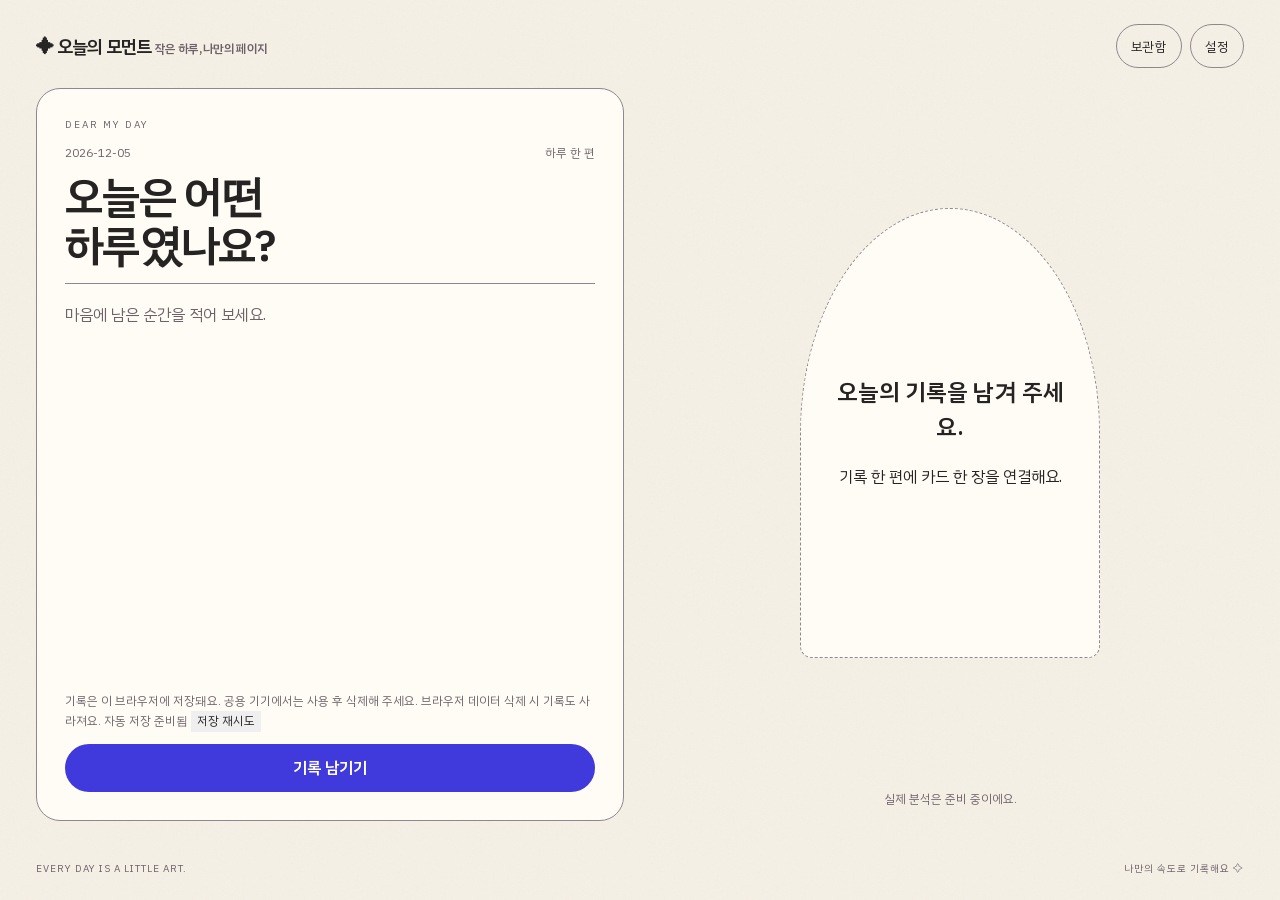
==== design-lab/diary-flip-v1/index.html @ 5c611258 "feat: add diary flip card prototype" ====
<!doctype html>
<html lang="ko">
  <head>
    <meta charset="utf-8" />
    <meta name="viewport" content="width=device-width, initial-scale=1" />
    <meta name="theme-color" content="#f5f0e6" />
    <meta name="description" content="오늘의 작은 기록, 나만의 모먼트 카드" />
    <title>오늘의 모먼트</title>
    <script>
      /* Generated. Edit design/tokens/*.json. */
window.CardexDesignThemes = [{"id":"paper","name":"페이퍼 다이어리","description":"종이 질감과 메모지의 따뜻함","light":["#f5f0e6","#fffcf6","#262323","#6e6269","#4039db","#ffffff"],"dark":["#211e25","#302b35","#f6eef6","#c7bbc9","#b8adff","#211e25"]},{"id":"sage","name":"세이지 터치","description":"세이지 색감과 부드러운 표면","light":["#edf2e8","#f8fcf5","#20392b","#526858","#35664c","#ffffff"],"dark":["#18231d","#24362b","#eff8ed","#b7cbb8","#a9d6b8","#18231d"]},{"id":"aurora","name":"리퀴드 오로라","description":"은은한 빛과 반투명 유리","light":["#eef3fc","#ffffff","#202c4c","#586581","#3654b8","#ffffff"],"dark":["#141b30","#242f4a","#f0f4ff","#b8c6df","#b6c5ff","#141b30"]},{"id":"editorial","name":"에디토리얼 모노","description":"절제된 색과 명확한 구분선","light":["#fafaf7","#ffffff","#282828","#62625d","#282828","#ffffff"],"dark":["#191919","#292929","#ecece5","#bdbdb5","#ecece5","#191919"]},{"id":"retro","name":"레트로 플레이","description":"격자와 선명한 테두리의 즐거움","light":["#fff4df","#fffaf0","#32243e","#6d5b73","#7635b5","#ffffff"],"dark":["#251d32","#362943","#fff2df","#d1bbdb","#d7b4ff","#251d32"]}];

/* Display preferences only; runs before the first paint. */
(() => {
  "use strict";
  const themes = Object.freeze(window.CardexDesignThemes.map(Object.freeze));
  const prefix="moment-card:diary-simple-v3:", modeKey=prefix+"color-scheme", themeKey=prefix+"appearance";
  const media=window.matchMedia("(prefers-color-scheme: dark)");
  const validMode=v=>["system","light","dark"].includes(v), validTheme=v=>themes.some(t=>t.id===v);
  const read=k=>{try{return localStorage.getItem(k);}catch{return null;}};
  let preference=validMode(read(modeKey))?read(modeKey):"system", theme=validTheme(read(themeKey))?read(themeKey):"paper";
  function sync(){
    document.querySelectorAll('[name="appearance"]').forEach(c=>c.checked=c.value===theme);
    document.querySelectorAll('[name="color-mode"]').forEach(c=>c.checked=c.value===preference);
    const control=document.getElementById("theme-preference");if(control)control.value=preference;
  }
  function apply(){
    const resolved=preference==="system"?(media.matches?"dark":"light"):preference;
    document.documentElement.dataset.appearance=theme;
    document.documentElement.dataset.theme=resolved;
    document.documentElement.style.colorScheme=resolved;
    document.querySelector('meta[name="theme-color"]')?.setAttribute("content",themes.find(t=>t.id===theme)[resolved][0]);
    sync();window.dispatchEvent(new Event("cardex-theme-change"));
  }
  function persist(k,v){try{localStorage.setItem(k,v);}catch{/* Selection still works for this session. */}}
  function set(v){if(validMode(v)){preference=v;persist(modeKey,v);apply();}}
  function setTheme(v){if(validTheme(v)){theme=v;persist(themeKey,v);apply();}}
  window.CardexTheme=Object.freeze({themes,sync,set,setTheme,getTheme:()=>theme,getPreference:()=>preference,getResolvedMode:()=>document.documentElement.dataset.theme});
  media.addEventListener("change",()=>{if(preference==="system")apply();});
  window.addEventListener("storage",e=>{
    if(e.key===modeKey||e.key===null)preference=validMode(read(modeKey))?read(modeKey):"system";
    if(e.key===themeKey||e.key===null)theme=validTheme(read(themeKey))?read(themeKey):"paper";
    if([modeKey,themeKey,null].includes(e.key))apply();
  });
  document.addEventListener("change",e=>{
    if(e.target.name==="appearance")setTheme(e.target.value);
    if(e.target.name==="color-mode"||e.target.id==="theme-preference")set(e.target.value);
  });
  apply();
})();

    </script>
    <style>
      @font-face{font-family:'IBM Plex Sans KR';font-style:normal;font-display:swap;font-weight:400;src:url([data-uri]) format('woff');unicode-range:U+FF0B;}
@font-face{font-family:'IBM Plex Sans KR';font-style:normal;font-display:swap;font-weight:400;src:url([data-uri]) format('woff');unicode-range:U+25A4,U+25A5,U+25A6,U+25A7;}
@font-face{font-family:'IBM Plex Sans KR';font-style:normal;font-display:swap;font-weight:400;src:url([data-uri]) format('woff');unicode-range:U+2197,U+2260,U+2261,U+2264,U+2265;}
@font-face{font-family:'IBM Plex Sans KR';font-style:normal;font-display:swap;font-weight:400;src:url([data-uri]) format('woff');unicode-range:U+B1;}
@font-face{font-family:'IBM Plex Sans KR';font-style:normal;font-display:swap;font-weight:400;src:url([data-uri]) format('woff');unicode-range:U+2194;}
@font-face{font-family:'IBM Plex Sans KR';font-style:normal;font-display:swap;font-weight:400;src:url([data-uri]) format('woff');unicode-range:U+B311;}
@font-face{font-family:'IBM Plex Sans KR';font-style:normal;font-display:swap;font-weight:400;src:url([data-uri]) format('woff');unicode-range:U+2190,U+24D8,U+25C7;}
@font-face{font-family:'IBM Plex Sans KR';font-style:normal;font-display:swap;font-weight:400;src:url([data-uri]) format('woff');unicode-range:U+B461,U+B9F7;}
@font-face{font-family:'IBM Plex Sans KR';font-style:normal;font-display:swap;font-weight:400;src:url([data-uri]) format('woff');unicode-range:U+C9D9;}
@font-face{font-family:'IBM Plex Sans KR';font-style:normal;font-display:swap;font-weight:400;src:url([data-uri]) format('woff');unicode-range:U+AE0D,U+AFD4,U+B10C,U+B36E,U+BB36,U+D0ED,U+D514;}
@font-face{font-family:'IBM Plex Sans KR';font-style:normal;font-display:swap;font-weight:400;src:url([data-uri]) format('woff');unicode-range:U+24,U+60,U+ACB9,U+ACF1,U+C068,U+C149,U+C22B,U+C62E;}
@font-face{font-family:'IBM Plex Sans KR';font-style:normal;font-display:swap;font-weight:400;src:url([data-uri]) format('woff');unicode-range:U+D7,U+2192,U+315C,U+AF34,U+B2D9,U+BD05,U+C61B,U+CE98,U+D1B1,U+D3B4,U+D69F,U+D758;}
@font-face{font-family:'IBM Plex Sans KR';font-style:normal;font-display:swap;font-weight:400;src:url([data-uri]) format('woff');unicode-range:U+B2A6,U+B82C,U+BC0D,U+C0F7,U+C14B,U+C708,U+C81D,U+D234,U+D575,U+D718;}
@font-face{font-family:'IBM Plex Sans KR';font-style:normal;font-display:swap;font-weight:400;src:url([data-uri]) format('woff');unicode-range:U+3160,U+AC12,U+AC14,U+AC16,U+ADE0,U+AFC8,U+B0B8,U+B6F0,U+B73B,U+B809,U+B864,U+B9BF,U+B9F5,U+BA40,U+BAAC,U+BBC0,U+BC16,U+C228,U+C529,U+C77D,U+CE59,U+D0D0,U+D14D,U+D301,U+D3BC,U+D640,U+D750;}
@font-face{font-family:'IBM Plex Sans KR';font-style:normal;font-display:swap;font-weight:400;src:url([data-uri]) format('woff');unicode-range:U+5E,U+314E,U+AC24,U+ACE1,U+B155,U+B410,U+B458,U+B4DD,U+B7B5,U+B840,U+B86F,U+B960,U+BC1D,U+BCA8,U+BE48,U+BE5B,U+C140,U+C2F1,U+C554,U+C65C,U+C728,U+CC30,U+CEEC,U+CF13,U+D134,U+D2BC,U+D329,U+D3F4;}
@font-face{font-family:'IBM Plex Sans KR';font-style:normal;font-display:swap;font-weight:400;src:url([data-uri]) format('woff');unicode-range:U+3C,U+3D,U+314B,U+ACF3,U+AE34,U+AFB8,U+B05D,U+B118,U+B378,U+B4A4,U+B7FD,U+BA3C,U+BC94,U+BE4C,U+C2AC,U+C55E,U+C5B5,U+C654,U+C6F9,U+C751,U+C874,U+C9F8,U+CCA8,U+CCAB,U+CCD0,U+CE21,U+CE35,U+CE90,U+CEE8,U+CEF4,U+D070,U+D15C,U+D1A1,U+D3ED,U+D508,U+D53D,U+D68D,U+D6A8;}
@font-face{font-family:'IBM Plex Sans KR';font-style:normal;font-display:swap;font-weight:400;src:url([data-uri]) format('woff');unicode-range:U+23,U+25,U+5F,U+ACAC,U+ACE8,U+ADC0,U+ADDC,U+B2F5,U+B3C5,U+B3CC,U+B429,U+B530,U+B77D,U+B79C,U+B7A8,U+B7C9,U+B7F0,U+B7FC,U+B828,U+B860,U+B9AD,U+B9C9,U+B9DE,U+BA38,U+BABB,U+BCA4,U+BCD1,U+C0AD,U+C0B4,U+C190,U+C220,U+C2B9,U+C545,U+C558,U+C5D4,U+C644,U+C6C0,U+C6C3,U+C798,U+C811,U+C838,U+C871,U+C904,U+C9DC,U+CC38,U+CC44,U+CD1D,U+CD95,U+CDA9,U+CF00,U+CF58,U+D328,U+D37C,U+D3F0,U+D551,U+D5A5,U+D5C8,U+D5D8,U+D63C,U+D669,U+D76C;}
@font-face{font-family:'IBM Plex Sans KR';font-style:normal;font-display:swap;font-weight:400;src:url([data-uri]) format('woff');unicode-range:U+26,U+2B,U+3E,U+40,U+7E,U+AC01,U+AC19,U+AC1D,U+ACA9,U+ACB0,U+AE38,U+AE40,U+AED8,U+B09C,U+B0A0,U+B108,U+B204,U+B298,U+B2D8,U+B2EB,U+B2EC,U+B450,U+B4E0,U+B54C,U+B610,U+B8E8,U+B958,U+B974,U+B984,U+B9B0,U+B9BC,U+B9BD,U+BA70,U+BBFC,U+BC0F,U+BC15,U+BC31,U+BC95,U+BCC0,U+BCC4,U+BD88,U+C0C8,U+C11D,U+C13C,U+C158,U+C18D,U+C1A1,U+C21C,U+C4F0,U+C54A,U+C560,U+C5B8,U+C5C8,U+C5F4,U+C628,U+C62C,U+C678,U+C6CC,U+C808,U+C810,U+C885,U+C88B,U+C900,U+C99D,U+CC3E,U+CC45,U+CD08,U+CEE4,U+D074,U+D0A4,U+D0DD,U+D2B9,U+D3B8,U+D3C9,U+D544,U+D559,U+D56D,U+D588,U+D615,U+D655,U+D658,U+D65C;}
@font-face{font-family:'IBM Plex Sans KR';font-style:normal;font-display:swap;font-weight:400;src:url([data-uri]) format('woff');unicode-range:U+48,U+7C,U+AC10,U+AC15,U+AC74,U+AC80,U+AC83,U+ACC4,U+AD50,U+AD6D,U+ADFC,U+AE00,U+AE08,U+AE4C,U+B0A8,U+B124,U+B144,U+B178,U+B274,U+B2A5,U+B2E8,U+B2F9,U+B354,U+B370,U+B418,U+B41C,U+B4F1,U+B514,U+B798,U+B808,U+B824,U+B825,U+B8CC,U+B978,U+B9D0,U+B9E4,U+BAA9,U+BC18,U+BC1C,U+BC30,U+BC84,U+BCF5,U+BCF8,U+BD84,U+BE0C,U+BE14,U+C0B0,U+C0C9,U+C0DD,U+C124,U+C2DD,U+C2E4,U+C2EC,U+C54C,U+C57C,U+C57D,U+C591,U+C5C5,U+C5C6,U+C5ED,U+C608,U+C640,U+C6D4,U+C784,U+C7AC,U+C800,U+C801,U+C9C1,U+C9D1,U+CC28,U+CC98,U+CCAD,U+CD5C,U+CD94,U+CD9C,U+CE68,U+CF54,U+D0DC,U+D14C,U+D1A0,U+D1B5,U+D2F0,U+D30C,U+D398,U+D45C,U+D560,U+D568,U+D589,U+D604,U+D6C4,U+D788;}
@font-face{font-family:'IBM Plex Sans KR';font-style:normal;font-display:swap;font-weight:400;src:url([data-uri]) format('woff');unicode-range:U+39,U+49,U+4D,U+4E,U+AC04,U+AC1C,U+AC70,U+AC8C,U+ACBD,U+ACF5,U+ACFC,U+AD00,U+AD6C,U+ADF8,U+B098,U+B0B4,U+B294,U+B2C8,U+B300,U+B3C4,U+B3D9,U+B4DC,U+B4E4,U+B77C,U+B7EC,U+B85D,U+B97C,U+B9C8,U+B9CC,U+BA54,U+BA74,U+BA85,U+BAA8,U+BB38,U+BBF8,U+BC14,U+BC29,U+BC88,U+BCF4,U+BD80,U+BE44,U+C0C1,U+C11C,U+C120,U+C131,U+C138,U+C18C,U+C218,U+C2B5,U+C2E0,U+C544,U+C548,U+C5B4,U+C5D0,U+C5EC,U+C5F0,U+C601,U+C624,U+C694,U+C6A9,U+C6B0,U+C6B4,U+C6D0,U+C704,U+C720,U+C73C,U+C740,U+C744,U+C74C,U+C758,U+C77C,U+C785,U+C788,U+C790,U+C791,U+C7A5,U+C804,U+C815,U+C81C,U+C870,U+C8FC,U+C911,U+C9C4,U+CCB4,U+CE58,U+CE74,U+D06C,U+D0C0,U+D130,U+D2B8,U+D3EC,U+D504,U+D55C,U+D569,U+D574,U+D638,U+D654,U+D68C;}
@font-face{font-family:'IBM Plex Sans KR';font-style:normal;font-display:swap;font-weight:400;src:url([data-uri]) format('woff');unicode-range:U+20,U+21,U+22,U+27,U+28,U+29,U+2A,U+2C,U+2D,U+2E,U+2F,U+30,U+31,U+32,U+33,U+34,U+35,U+36,U+37,U+38,U+3A,U+3B,U+3F,U+41,U+42,U+43,U+44,U+45,U+46,U+47,U+4A,U+4B,U+4C,U+4F,U+50,U+51,U+52,U+53,U+54,U+55,U+56,U+57,U+58,U+59,U+5A,U+5B,U+5C,U+5D,U+61,U+62,U+63,U+64,U+65,U+66,U+67,U+68,U+69,U+6A,U+6B,U+6C,U+6D,U+6E,U+6F,U+70,U+71,U+72,U+73,U+74,U+75,U+76,U+77,U+78,U+79,U+7A,U+7B,U+7D,U+B7,U+2013,U+2014,U+201C,U+201D,U+AC00,U+ACE0,U+AE30,U+B2E4,U+B85C,U+B9AC,U+C0AC,U+C2A4,U+C2DC,U+C774,U+C778,U+C9C0,U+D558;}
@font-face{font-family:'IBM Plex Sans KR';font-style:normal;font-display:swap;font-weight:400;src:url([data-uri]) format('woff');unicode-range:U+20,U+21,U+22,U+23,U+24,U+25,U+26,U+27,U+28,U+29,U+2A,U+2B,U+2C,U+2D,U+2E,U+2F,U+30,U+31,U+32,U+33,U+34,U+35,U+36,U+37,U+38,U+39,U+3A,U+3B,U+3C,U+3D,U+3E,U+3F,U+40,U+41,U+42,U+43,U+44,U+45,U+46,U+47,U+48,U+49,U+4A,U+4B,U+4C,U+4D,U+4E,U+4F,U+50,U+51,U+52,U+53,U+54,U+55,U+56,U+57,U+58,U+59,U+5A,U+5B,U+5C,U+5D,U+5E,U+5F,U+60,U+61,U+62,U+63,U+64,U+65,U+66,U+67,U+68,U+69,U+6A,U+6B,U+6C,U+6D,U+6E,U+6F,U+70,U+71,U+72,U+73,U+74,U+75,U+76,U+77,U+78,U+79,U+7A,U+7B,U+7C,U+7D,U+7E,U+B1,U+B7,U+D7,U+2013,U+2014,U+201C,U+201D,U+2212;}
@font-face{font-family:'IBM Plex Sans KR';font-style:normal;font-display:swap;font-weight:600;src:url([data-uri]) format('woff');unicode-range:U+FF0B;}
@font-face{font-family:'IBM Plex Sans KR';font-style:normal;font-display:swap;font-weight:600;src:url([data-uri]) format('woff');unicode-range:U+25A4,U+25A5,U+25A6,U+25A7;}
@font-face{font-family:'IBM Plex Sans KR';font-style:normal;font-display:swap;font-weight:600;src:url([data-uri]) format('woff');unicode-range:U+2197,U+2260,U+2261,U+2264,U+2265;}
@font-face{font-family:'IBM Plex Sans KR';font-style:normal;font-display:swap;font-weight:600;src:url([data-uri]) format('woff');unicode-range:U+B1;}
@font-face{font-family:'IBM Plex Sans KR';font-style:normal;font-display:swap;font-weight:600;src:url([data-uri]) format('woff');unicode-range:U+2194;}
@font-face{font-family:'IBM Plex Sans KR';font-style:normal;font-display:swap;font-weight:600;src:url([data-uri]) format('woff');unicode-range:U+B311;}
@font-face{font-family:'IBM Plex Sans KR';font-style:normal;font-display:swap;font-weight:600;src:url([data-uri]) format('woff');unicode-range:U+2190,U+24D8,U+25C7;}
@font-face{font-family:'IBM Plex Sans KR';font-style:normal;font-display:swap;font-weight:600;src:url([data-uri]) format('woff');unicode-range:U+B461,U+B9F7;}
@font-face{font-family:'IBM Plex Sans KR';font-style:normal;font-display:swap;font-weight:600;src:url([data-uri]) format('woff');unicode-range:U+C9D9;}
@font-face{font-family:'IBM Plex Sans KR';font-style:normal;font-display:swap;font-weight:600;src:url([data-uri]) format('woff');unicode-range:U+AE0D,U+AFD4,U+B10C,U+B36E,U+BB36,U+D0ED,U+D514;}
@font-face{font-family:'IBM Plex Sans KR';font-style:normal;font-display:swap;font-weight:600;src:url([data-uri]) format('woff');unicode-range:U+24,U+60,U+ACB9,U+ACF1,U+C068,U+C149,U+C22B,U+C62E;}
@font-face{font-family:'IBM Plex Sans KR';font-style:normal;font-display:swap;font-weight:600;src:url([data-uri]) format('woff');unicode-range:U+D7,U+2192,U+315C,U+AF34,U+B2D9,U+BD05,U+C61B,U+CE98,U+D1B1,U+D3B4,U+D69F,U+D758;}
@font-face{font-family:'IBM Plex Sans KR';font-style:normal;font-display:swap;font-weight:600;src:url([data-uri]) format('woff');unicode-range:U+B2A6,U+B82C,U+BC0D,U+C0F7,U+C14B,U+C708,U+C81D,U+D234,U+D575,U+D718;}
@font-face{font-family:'IBM Plex Sans KR';font-style:normal;font-display:swap;font-weight:600;src:url([data-uri]) format('woff');unicode-range:U+3160,U+AC12,U+AC14,U+AC16,U+ADE0,U+AFC8,U+B0B8,U+B6F0,U+B73B,U+B809,U+B864,U+B9BF,U+B9F5,U+BA40,U+BAAC,U+BBC0,U+BC16,U+C228,U+C529,U+C77D,U+CE59,U+D0D0,U+D14D,U+D301,U+D3BC,U+D640,U+D750;}
@font-face{font-family:'IBM Plex Sans KR';font-style:normal;font-display:swap;font-weight:600;src:url([data-uri]) format('woff');unicode-range:U+5E,U+314E,U+AC24,U+ACE1,U+B155,U+B410,U+B458,U+B4DD,U+B7B5,U+B840,U+B86F,U+B960,U+BC1D,U+BCA8,U+BE48,U+BE5B,U+C140,U+C2F1,U+C554,U+C65C,U+C728,U+CC30,U+CEEC,U+CF13,U+D134,U+D2BC,U+D329,U+D3F4;}
@font-face{font-family:'IBM Plex Sans KR';font-style:normal;font-display:swap;font-weight:600;src:url([data-uri]) format('woff');unicode-range:U+3C,U+3D,U+314B,U+ACF3,U+AE34,U+AFB8,U+B05D,U+B118,U+B378,U+B4A4,U+B7FD,U+BA3C,U+BC94,U+BE4C,U+C2AC,U+C55E,U+C5B5,U+C654,U+C6F9,U+C751,U+C874,U+C9F8,U+CCA8,U+CCAB,U+CCD0,U+CE21,U+CE35,U+CE90,U+CEE8,U+CEF4,U+D070,U+D15C,U+D1A1,U+D3ED,U+D508,U+D53D,U+D68D,U+D6A8;}
@font-face{font-family:'IBM Plex Sans KR';font-style:normal;font-display:swap;font-weight:600;src:url([data-uri]) format('woff');unicode-range:U+23,U+25,U+5F,U+ACAC,U+ACE8,U+ADC0,U+ADDC,U+B2F5,U+B3C5,U+B3CC,U+B429,U+B530,U+B77D,U+B79C,U+B7A8,U+B7C9,U+B7F0,U+B7FC,U+B828,U+B860,U+B9AD,U+B9C9,U+B9DE,U+BA38,U+BABB,U+BCA4,U+BCD1,U+C0AD,U+C0B4,U+C190,U+C220,U+C2B9,U+C545,U+C558,U+C5D4,U+C644,U+C6C0,U+C6C3,U+C798,U+C811,U+C838,U+C871,U+C904,U+C9DC,U+CC38,U+CC44,U+CD1D,U+CD95,U+CDA9,U+CF00,U+CF58,U+D328,U+D37C,U+D3F0,U+D551,U+D5A5,U+D5C8,U+D5D8,U+D63C,U+D669,U+D76C;}
@font-face{font-family:'IBM Plex Sans KR';font-style:normal;font-display:swap;font-weight:600;src:url([data-uri]) format('woff');unicode-range:U+26,U+2B,U+3E,U+40,U+7E,U+AC01,U+AC19,U+AC1D,U+ACA9,U+ACB0,U+AE38,U+AE40,U+AED8,U+B09C,U+B0A0,U+B108,U+B204,U+B298,U+B2D8,U+B2EB,U+B2EC,U+B450,U+B4E0,U+B54C,U+B610,U+B8E8,U+B958,U+B974,U+B984,U+B9B0,U+B9BC,U+B9BD,U+BA70,U+BBFC,U+BC0F,U+BC15,U+BC31,U+BC95,U+BCC0,U+BCC4,U+BD88,U+C0C8,U+C11D,U+C13C,U+C158,U+C18D,U+C1A1,U+C21C,U+C4F0,U+C54A,U+C560,U+C5B8,U+C5C8,U+C5F4,U+C628,U+C62C,U+C678,U+C6CC,U+C808,U+C810,U+C885,U+C88B,U+C900,U+C99D,U+CC3E,U+CC45,U+CD08,U+CEE4,U+D074,U+D0A4,U+D0DD,U+D2B9,U+D3B8,U+D3C9,U+D544,U+D559,U+D56D,U+D588,U+D615,U+D655,U+D658,U+D65C;}
@font-face{font-family:'IBM Plex Sans KR';font-style:normal;font-display:swap;font-weight:600;src:url([data-uri]) format('woff');unicode-range:U+48,U+7C,U+AC10,U+AC15,U+AC74,U+AC80,U+AC83,U+ACC4,U+AD50,U+AD6D,U+ADFC,U+AE00,U+AE08,U+AE4C,U+B0A8,U+B124,U+B144,U+B178,U+B274,U+B2A5,U+B2E8,U+B2F9,U+B354,U+B370,U+B418,U+B41C,U+B4F1,U+B514,U+B798,U+B808,U+B824,U+B825,U+B8CC,U+B978,U+B9D0,U+B9E4,U+BAA9,U+BC18,U+BC1C,U+BC30,U+BC84,U+BCF5,U+BCF8,U+BD84,U+BE0C,U+BE14,U+C0B0,U+C0C9,U+C0DD,U+C124,U+C2DD,U+C2E4,U+C2EC,U+C54C,U+C57C,U+C57D,U+C591,U+C5C5,U+C5C6,U+C5ED,U+C608,U+C640,U+C6D4,U+C784,U+C7AC,U+C800,U+C801,U+C9C1,U+C9D1,U+CC28,U+CC98,U+CCAD,U+CD5C,U+CD94,U+CD9C,U+CE68,U+CF54,U+D0DC,U+D14C,U+D1A0,U+D1B5,U+D2F0,U+D30C,U+D398,U+D45C,U+D560,U+D568,U+D589,U+D604,U+D6C4,U+D788;}
@font-face{font-family:'IBM Plex Sans KR';font-style:normal;font-display:swap;font-weight:600;src:url([data-uri]) format('woff');unicode-range:U+39,U+49,U+4D,U+4E,U+AC04,U+AC1C,U+AC70,U+AC8C,U+ACBD,U+ACF5,U+ACFC,U+AD00,U+AD6C,U+ADF8,U+B098,U+B0B4,U+B294,U+B2C8,U+B300,U+B3C4,U+B3D9,U+B4DC,U+B4E4,U+B77C,U+B7EC,U+B85D,U+B97C,U+B9C8,U+B9CC,U+BA54,U+BA74,U+BA85,U+BAA8,U+BB38,U+BBF8,U+BC14,U+BC29,U+BC88,U+BCF4,U+BD80,U+BE44,U+C0C1,U+C11C,U+C120,U+C131,U+C138,U+C18C,U+C218,U+C2B5,U+C2E0,U+C544,U+C548,U+C5B4,U+C5D0,U+C5EC,U+C5F0,U+C601,U+C624,U+C694,U+C6A9,U+C6B0,U+C6B4,U+C6D0,U+C704,U+C720,U+C73C,U+C740,U+C744,U+C74C,U+C758,U+C77C,U+C785,U+C788,U+C790,U+C791,U+C7A5,U+C804,U+C815,U+C81C,U+C870,U+C8FC,U+C911,U+C9C4,U+CCB4,U+CE58,U+CE74,U+D06C,U+D0C0,U+D130,U+D2B8,U+D3EC,U+D504,U+D55C,U+D569,U+D574,U+D638,U+D654,U+D68C;}
@font-face{font-family:'IBM Plex Sans KR';font-style:normal;font-display:swap;font-weight:600;src:url([data-uri]) format('woff');unicode-range:U+20,U+21,U+22,U+27,U+28,U+29,U+2A,U+2C,U+2D,U+2E,U+2F,U+30,U+31,U+32,U+33,U+34,U+35,U+36,U+37,U+38,U+3A,U+3B,U+3F,U+41,U+42,U+43,U+44,U+45,U+46,U+47,U+4A,U+4B,U+4C,U+4F,U+50,U+51,U+52,U+53,U+54,U+55,U+56,U+57,U+58,U+59,U+5A,U+5B,U+5C,U+5D,U+61,U+62,U+63,U+64,U+65,U+66,U+67,U+68,U+69,U+6A,U+6B,U+6C,U+6D,U+6E,U+6F,U+70,U+71,U+72,U+73,U+74,U+75,U+76,U+77,U+78,U+79,U+7A,U+7B,U+7D,U+B7,U+2013,U+2014,U+201C,U+201D,U+AC00,U+ACE0,U+AE30,U+B2E4,U+B85C,U+B9AC,U+C0AC,U+C2A4,U+C2DC,U+C774,U+C778,U+C9C0,U+D558;}
@font-face{font-family:'IBM Plex Sans KR';font-style:normal;font-display:swap;font-weight:600;src:url([data-uri]) format('woff');unicode-range:U+20,U+21,U+22,U+23,U+24,U+25,U+26,U+27,U+28,U+29,U+2A,U+2B,U+2C,U+2D,U+2E,U+2F,U+30,U+31,U+32,U+33,U+34,U+35,U+36,U+37,U+38,U+39,U+3A,U+3B,U+3C,U+3D,U+3E,U+3F,U+40,U+41,U+42,U+43,U+44,U+45,U+46,U+47,U+48,U+49,U+4A,U+4B,U+4C,U+4D,U+4E,U+4F,U+50,U+51,U+52,U+53,U+54,U+55,U+56,U+57,U+58,U+59,U+5A,U+5B,U+5C,U+5D,U+5E,U+5F,U+60,U+61,U+62,U+63,U+64,U+65,U+66,U+67,U+68,U+69,U+6A,U+6B,U+6C,U+6D,U+6E,U+6F,U+70,U+71,U+72,U+73,U+74,U+75,U+76,U+77,U+78,U+79,U+7A,U+7B,U+7C,U+7D,U+7E,U+B1,U+B7,U+D7,U+2013,U+2014,U+201C,U+201D,U+2212;}
:root {
  --paper: #f5f0e6;
  --ink: #262323;
  --blue: #4039db;
  --muted: #756d70;
  font-family: "IBM Plex Sans KR", sans-serif;
  color: var(--ink);
  background: var(--paper);
}
* {
  box-sizing: border-box;
}
body {
  margin: 0;
}
button,
textarea,
input {
  font: inherit;
}
button {
  cursor: pointer;
  border: 0;
}
button:focus-visible,
input:focus-visible,
textarea:focus-visible {
  outline: 3px solid var(--blue);
  outline-offset: 3px;
}
button:disabled {
  opacity: 0.5;
  cursor: wait;
}
.sr-only {
  position: absolute;
  width: 1px;
  height: 1px;
  overflow: hidden;
  clip-path: inset(50%);
}
.shell {
  height: var(--app-height, 100dvh);
  max-width: var(--layout-shell-max);
  margin: auto;
  padding: var(--shell-padding-block) var(--shell-padding-inline);
  display: grid;
  grid-template-rows: auto minmax(0, 1fr) auto;
  gap: 20px;
  background-image: url("data:image/svg+xml,%3Csvg xmlns='http://www.w3.org/2000/svg' width='180' height='180'%3E%3Cfilter id='n'%3E%3CfeTurbulence baseFrequency='.8' numOctaves='3' stitchTiles='stitch'/%3E%3C/filter%3E%3Cpath fill='%23866' opacity='.04' filter='url(%23n)' d='M0 0h180v180H0z'/%3E%3C/svg%3E");
}
header,
footer,
.row {
  display: flex;
  align-items: center;
  justify-content: space-between;
  gap: 12px;
}
header .brand {
  font-size: 18px;
  font-weight: 600;
  letter-spacing: -0.7px;
}
header small,
.muted {
  color: var(--muted);
  font-size: 12px;
}
.icons {
  display: flex;
  gap: 8px;
}
.icon,
.quiet {
  background: transparent;
  color: var(--ink);
  min-height: 44px;
  padding: 10px 14px;
  border: 1px solid var(--line);
  border-radius: 30px;
}
.icon {
  font-size: 13px;
}
.workspace {
  min-height: 0;
  display: grid;
  grid-template-columns: 1fr 1fr;
  gap: var(--workspace-gap);
}
.editor,
.panel {
  min-height: 0;
  display: flex;
  flex-direction: column;
  gap: 12px;
  border: 1px solid var(--line);
  border-radius: var(--panel-radius);
  padding: var(--panel-padding);
  background: var(--surface);
}
.eyebrow {
  font-size: 10px;
  letter-spacing: 2px;
  color: var(--muted);
}
h1 {
  font-size: clamp(26px, 3.4vw, 44px);
  line-height: 1.12;
  letter-spacing: -2px;
  margin: 0;
}
h2 {
  margin: 0;
  font-size: 23px;
}
p {
  margin: 0;
  line-height: 1.6;
}
.editor textarea {
  flex: 1;
  min-height: 48px;
  resize: none;
  border: 0;
  border-top: 1px solid var(--line);
  background: transparent;
  padding: 16px 0;
  color: var(--ink);
  font-size: 16px;
  line-height: 1.9;
  outline-offset: 0;
}
.primary {
  background: var(--blue);
  color: var(--on-accent);
  min-height: 46px;
  border-radius: 30px;
  padding: 12px 24px;
  font-weight: 600;
}
.status {
  font-size: 12px;
  color: var(--muted);
  min-height: 20px;
}
.error {
  color: var(--error);
}
.card-area {
  min-height: 0;
  display: flex;
  flex-direction: column;
  align-items: center;
  justify-content: center;
  gap: 12px;
}
.card-box {
  min-height: 0;
  flex: 1;
  width: 100%;
  display: flex;
  align-items: center;
  justify-content: center;
}
.art-card {
  display: block;
  max-width: 100%;
  max-height: 100%;
  width: auto;
  height: auto;
  aspect-ratio: 2/3;
  filter: drop-shadow(0 12px 14px #38215a20);
  border-radius: 10px;
}
.card-area .caption {
  font-size: 12px;
  text-align: center;
}
.card-actions {
  display: flex;
  gap: 8px;
}
.mobile-only {
  display: none;
}
.panel {
  grid-column: 1/-1;
  max-width: 760px;
  width: 100%;
  justify-self: center;
}
.panel-body {
  flex: 1;
  min-height: 0;
  display: flex;
  flex-direction: column;
  gap: 12px;
}
.entry-list {
  display: flex;
  flex-direction: column;
  gap: 8px;
  min-height: 0;
  flex: 1;
}
.entry {
  background: var(--tint);
  border-radius: 16px;
  text-align: left;
  padding: 12px 16px;
  min-height: 54px;
  display: flex;
  justify-content: space-between;
  gap: 8px;
  align-items: center;
}
.entry span {
  overflow: hidden;
  text-overflow: ellipsis;
  white-space: nowrap;
  min-width: 0;
}
.entry small {
  flex-shrink: 0;
  color: var(--muted);
}
.settings-option {
  padding: 14px;
  border: 1px solid var(--line);
  border-radius: 16px;
  display: flex;
  gap: 10px;
  align-items: center;
}
.read-text {
  white-space: pre-wrap;
  overflow: auto;
  flex: 1;
  min-height: 0;
  font-size: 16px;
  line-height: 1.8;
}
.danger {
  color: var(--error);
}
.pagination {
  display: flex;
  gap: 12px;
  align-items: center;
  justify-content: center;
}
footer {
  font-size: 10px;
  color: var(--muted);
  letter-spacing: 1px;
}
.empty-card {
  border: 1px dashed var(--line);
  border-radius: 50% 50% 12px 12px;
  width: min(100%, 300px);
  padding: 32px 22px;
  text-align: center;
  background: var(--surface);
  display: flex;
  flex-direction: column;
  justify-content: center;
  gap: 20px;
  aspect-ratio: 2/3;
  max-height: 100%;
}
.empty-card .spark {
  font-size: 52px;
  color: var(--blue);
}
@media (max-width: 959px) {
  .shell {
    padding: 16px;
    gap: 12px;
  }
  .workspace {
    grid-template-columns: 1fr;
    gap: 0;
  }
  .editor,
  .panel {
    padding: 20px;
    gap: 10px;
  }
  h1 {
    font-size: 30px;
  }
  .card-area {
    display: none;
  }
  .workspace.show-card .editor {
    display: none;
  }
  .workspace.show-card .card-area {
    display: flex;
  }
  .mobile-only {
    display: inline-block;
  }
  .panel {
    max-width: none;
  }
  .brand small {
    display: none;
  }
  footer span:last-child {
    display: none;
  }
  .entry {
    padding: 10px 12px;
  }
  .panel .row {
    flex-wrap: wrap;
  }
}
@media (max-height: 650px) {
  .shell {
    padding: 10px 14px;
    gap: 8px;
  }
  .editor,
  .panel {
    padding: 14px;
    gap: 8px;
  }
  header .brand {
    font-size: 15px;
  }
  .icon {
    padding: 8px;
    min-height: 40px;
  }
  h1 {
    font-size: 25px;
  }
  .editor textarea {
    padding: 8px 0;
    line-height: 1.6;
  }
  .eyebrow,
  footer {
    display: none;
  }
  .primary {
    min-height: 42px;
    padding: 10px 18px;
  }
  .entry {
    min-height: 40px;
    padding: 8px 12px;
  }
  .empty-card {
    padding: 12px;
    gap: 10px;
  }
  .empty-card .spark {
    font-size: 28px;
  }
  .caption {
    display: none;
  }
}

.workspace > * {
  min-width: 0;
}
.entry-list,
.entry {
  min-width: 0;
  max-width: 100%;
}
.sr-only {
  top: 0;
  left: 0;
}

.archive-tabs,
.stats-tabs {
  display: flex;
  gap: 6px;
}
.archive-tabs button,
.stats-tabs button {
  flex: 1;
  min-height: 40px;
  padding: 8px;
  border-radius: 14px;
  background: var(--tint);
  color: var(--ink);
}
.archive-tabs button[aria-pressed="true"],
.stats-tabs button[aria-pressed="true"] {
  background: var(--blue);
  color: var(--on-accent);
}
.month-controls {
  display: flex;
  align-items: center;
  justify-content: space-between;
}
.month-controls .quiet {
  min-height: 36px;
  padding: 4px 16px;
}
.graph-space {
  flex: 1;
  min-height: 0;
  display: flex;
  flex-direction: column;
  justify-content: center;
}
.stats-chart {
  width: 100%;
  min-height: 0;
  max-height: 100%;
  flex: 1;
  font: 13px sans-serif;
  overflow: visible;
}
.stats-legend {
  display: flex;
  justify-content: center;
  gap: 18px;
  font-size: 13px;
}
.stats-summary {
  font-size: 14px;
}
.stats-summary small {
  color: var(--muted);
}
.stats-detail {
  display: flex;
  align-items: center;
  flex-wrap: wrap;
  gap: 8px;
  font-size: 12px;
}
.stats-detail select {
  max-width: 145px;
  min-height: 38px;
  background: var(--paper);
  border: 1px solid var(--line);
  border-radius: 10px;
  color: var(--ink);
}
.stats-detail p {
  flex-basis: 100%;
}
.stats-detail .quiet {
  min-height: 38px;
  padding: 6px 12px;
}
.distribution {
  display: flex;
  flex-direction: column;
  justify-content: space-evenly;
  height: 100%;
  min-height: 0;
  gap: 4px;
}
.distribution-row {
  display: grid;
  grid-template-columns: 40px 1fr 52px;
  gap: 8px;
  align-items: center;
  font-size: 13px;
}
.distribution-row > div {
  height: 10px;
  background: var(--line);
  border-radius: 8px;
}
.distribution-row i {
  display: block;
  height: 100%;
  border-radius: 8px;
}
.stats-empty {
  margin: auto;
  color: var(--muted);
}
@media (max-height: 650px) {
  .archive-panel {
    gap: 5px;
  }
  .archive-tabs button,
  .stats-tabs button {
    min-height: 32px;
    padding: 5px;
    font-size: 12px;
  }
  .archive-panel h2 {
    font-size: 20px;
  }
  .stats-summary {
    font-size: 12px;
  }
  .stats-legend {
    font-size: 11px;
  }
  .stats-detail {
    gap: 4px;
  }
  .archive-panel .muted {
    font-size: 11px;
  }
}

@media (max-width: 959px) {
  .stats-chart text {
    font-size: 28px;
  }
}

.catalog-grid {
  display: grid;
  grid-template-columns: repeat(3, minmax(0, 1fr));
  gap: 10px;
  min-height: 0;
  flex: 1;
  align-items: center;
}
.catalog-grid button {
  aspect-ratio: 2/3;
  max-height: 230px;
  background: var(--tint);
  border: 1px solid var(--line);
  border-radius: 14px;
  display: flex;
  flex-direction: column;
  align-items: center;
  justify-content: center;
  gap: 10px;
}
.character-placeholder {
  font-size: 40px;
}
.catalog-grid button[aria-pressed="true"] {
  outline: 3px solid var(--blue);
}
.record-layout {
  display: grid;
  grid-template-columns: 1fr 1fr;
  gap: 20px;
  flex: 1;
  min-height: 0;
}
.record-copy {
  display: flex;
  flex-direction: column;
  gap: 12px;
  min-height: 0;
  min-width: 0;
}
.record-panel {
  max-width: 1000px;
}
.record-layout .card-area {
  display: flex;
}
.record-layout .card-box {
  min-height: 0;
}
.record-layout .art-card {
  max-height: 100%;
  max-width: 100%;
}
#catalog-type {
  min-height: 40px;
  font: inherit;
}
.archive-tabs button {
  font-size: 12px;
}
.record-panel > nav {
  flex-shrink: 0;
}
@media (max-width: 959px) {
  .record-layout {
    grid-template-columns: 1fr;
  }
  .record-layout .card-area {
    display: none;
  }
  .record-layout.show-record-card .card-area {
    display: flex;
  }
  .record-layout.show-record-card .record-copy {
    display: none;
  }
  .catalog-grid button {
    gap: 4px;
  }
  .character-placeholder {
    font-size: 30px;
  }
}

/* Material treatments preserve the shared layout and readable writing surface. */
input,select,textarea,button{accent-color:var(--blue)}
select{background:var(--surface);color:var(--ink);border:1px solid var(--line);border-radius:8px;padding:6px}
textarea::placeholder{color:var(--muted);opacity:1}
button{color:var(--ink)}
.stats-chart text{fill:var(--muted)}
.settings-panel .panel-body{overflow-y:auto;overscroll-behavior:contain;padding:4px;scrollbar-gutter:stable}
.settings-panel .panel-body>*{flex-shrink:0}
.settings-panel fieldset{border:0;padding:0;margin:0;min-width:0}
.settings-panel legend{font-weight:600;margin-bottom:10px}
.theme-grid{display:grid;grid-template-columns:repeat(3,minmax(0,1fr));gap:10px}
.theme-option{position:relative;display:flex;flex-direction:column;gap:6px;border:1px solid var(--line);border-radius:14px;padding:10px;cursor:pointer;min-width:0}
.theme-option:has(input:checked){outline:2px solid var(--blue);outline-offset:1px}
.theme-option input{position:absolute;top:14px;right:14px;width:18px;height:18px}
.theme-option strong{font-size:13px}.theme-option small{font-size:12px;color:var(--muted)}
.theme-preview{height:62px;border-radius:8px;background:var(--paper);color:var(--ink);padding:12px;font-size:12px;border:1px solid var(--line)}
.theme-preview span{display:block;width:60%;height:8px;background:var(--blue);margin-top:10px;border-radius:4px}
.mode-options{display:flex;gap:12px;flex-wrap:wrap}.mode-options label{min-height:44px;display:flex;align-items:center;gap:6px}
html:not([data-appearance="paper"]) .shell{background-image:none}
html[data-appearance="sage"] :is(.panel,.editor){border-radius:30px;box-shadow:0 6px 20px #10251a12}
html[data-appearance="aurora"] .shell{background-image:radial-gradient(ellipse at top right,#948cff22,transparent 65%)}
html[data-appearance="aurora"] .icon{background:var(--surface)}
@supports(backdrop-filter:blur(8px)){html[data-appearance="aurora"] .icon{background:color-mix(in srgb,var(--surface) 85%,transparent);backdrop-filter:blur(8px)}}
html[data-appearance="editorial"] :is(.panel,.editor,.quiet,.primary,.icon,.entry){border-radius:3px;box-shadow:none}
html[data-appearance="editorial"] h1{letter-spacing:-1px;font-weight:500}
html[data-appearance="editorial"] .art-card{border-radius:0;filter:none}
html[data-appearance="sage"] .art-card{border-radius:24px}
html[data-appearance="retro"] .shell{background-image:linear-gradient(#9773aa15 1px,transparent 1px),linear-gradient(90deg,#9773aa15 1px,transparent 1px);background-size:24px 24px}
html[data-appearance="retro"] :is(.panel,.editor,.primary,.quiet){border:2px solid var(--ink);border-radius:8px;box-shadow:3px 3px 0 var(--ink)}
@media(max-width:959px){.theme-grid{grid-template-columns:1fr}.theme-option{padding:12px}.theme-preview{height:50px}}
@media(prefers-reduced-motion:reduce){*,*::before,*::after{animation:none!important;transition:none!important;scroll-behavior:auto!important}}
@media(forced-colors:active){.theme-option:has(input:checked){outline:3px solid Highlight}}

/* Generated by tools/build-tokens.mjs. Edit design/tokens/*.json. */
:root{--space-2:2px;--space-3:3px;--space-4:4px;--space-6:6px;--space-8:8px;--space-10:10px;--space-12:12px;--space-14:14px;--space-16:16px;--space-20:20px;--space-24:24px;--space-28:28px;--space-32:32px;--space-36:36px;--space-48:48px;--radius-3:3px;--radius-8:8px;--radius-14:14px;--radius-16:16px;--radius-24:24px;--radius-30:30px;--font-size-10:10px;--font-size-12:12px;--font-size-13:13px;--font-size-16:16px;--font-size-18:18px;--font-size-23:23px;--font-size-26:26px;--font-size-30:30px;--font-size-44:44px;--layout-shell-max:1280px;--layout-panel-max:760px;--layout-detail-max:1000px;--breakpoint-compact-max:959px;--breakpoint-short-max:650px;--control-min:44px;--control-primary:46px;--focus-width:3px;--focus-offset:3px;--font-ui:"IBM Plex Sans KR", sans-serif;--line-body:1.6;--line-editor:1.9;--line-reading:1.8;--line-heading:1.12;--weight-strong:600;--layer-base:0;--layer-overlay:10;--shell-padding-block:24px;--shell-padding-inline:36px;--shell-gap:20px;--workspace-gap:32px;--panel-padding:28px;--panel-gap:12px;--panel-radius:24px;}
:root[data-appearance="paper"][data-theme="light"],.theme-preview[data-appearance="paper"][data-theme="light"]{--color-background:#f5f0e6;--color-surface:#fffcf6;--color-text:#262323;--color-text-muted:#6e6269;--color-action:#4039db;--color-on-action:#ffffff;--color-border:#92868d;--color-error:#a12b43;--color-positive:#227466;--color-negative:#b34424;--color-pos-1:#227466;--color-pos-2:#527842;--color-pos-3:#417d9b;--color-neg-1:#8068b3;--color-neg-2:#417da7;--color-neg-3:#c34b52;--color-neutral:#596b80;--color-tint:#fffcf6;--paper:var(--color-background);--surface:var(--color-surface);--ink:var(--color-text);--muted:var(--color-text-muted);--blue:var(--color-action);--on-accent:var(--color-on-action);--line:var(--color-border);--tint:var(--color-tint);--error:var(--color-error);--positive:var(--color-positive);--negative:var(--color-negative);--pos_1:var(--color-pos-1);--pos_2:var(--color-pos-2);--pos_3:var(--color-pos-3);--neg_1:var(--color-neg-1);--neg_2:var(--color-neg-2);--neg_3:var(--color-neg-3);--neutral:var(--color-neutral);}
:root[data-appearance="paper"][data-theme="dark"],.theme-preview[data-appearance="paper"][data-theme="dark"]{--color-background:#211e25;--color-surface:#302b35;--color-text:#f6eef6;--color-text-muted:#c7bbc9;--color-action:#b8adff;--color-on-action:#211e25;--color-border:#79838c;--color-error:#ffb4c4;--color-positive:#7bd6c1;--color-negative:#ffac8e;--color-pos-1:#7bd6c1;--color-pos-2:#bbd89c;--color-pos-3:#8cd4ed;--color-neg-1:#cfb3ff;--color-neg-2:#a4ccff;--color-neg-3:#ffb4c4;--color-neutral:#b7c7db;--color-tint:#302b35;--paper:var(--color-background);--surface:var(--color-surface);--ink:var(--color-text);--muted:var(--color-text-muted);--blue:var(--color-action);--on-accent:var(--color-on-action);--line:var(--color-border);--tint:var(--color-tint);--error:var(--color-error);--positive:var(--color-positive);--negative:var(--color-negative);--pos_1:var(--color-pos-1);--pos_2:var(--color-pos-2);--pos_3:var(--color-pos-3);--neg_1:var(--color-neg-1);--neg_2:var(--color-neg-2);--neg_3:var(--color-neg-3);--neutral:var(--color-neutral);}
:root[data-appearance="sage"][data-theme="light"],.theme-preview[data-appearance="sage"][data-theme="light"]{--color-background:#edf2e8;--color-surface:#f8fcf5;--color-text:#20392b;--color-text-muted:#526858;--color-action:#35664c;--color-on-action:#ffffff;--color-border:#92868d;--color-error:#a12b43;--color-positive:#227466;--color-negative:#b34424;--color-pos-1:#227466;--color-pos-2:#527842;--color-pos-3:#417d9b;--color-neg-1:#8068b3;--color-neg-2:#417da7;--color-neg-3:#c34b52;--color-neutral:#596b80;--color-tint:#f8fcf5;--paper:var(--color-background);--surface:var(--color-surface);--ink:var(--color-text);--muted:var(--color-text-muted);--blue:var(--color-action);--on-accent:var(--color-on-action);--line:var(--color-border);--tint:var(--color-tint);--error:var(--color-error);--positive:var(--color-positive);--negative:var(--color-negative);--pos_1:var(--color-pos-1);--pos_2:var(--color-pos-2);--pos_3:var(--color-pos-3);--neg_1:var(--color-neg-1);--neg_2:var(--color-neg-2);--neg_3:var(--color-neg-3);--neutral:var(--color-neutral);}
:root[data-appearance="sage"][data-theme="dark"],.theme-preview[data-appearance="sage"][data-theme="dark"]{--color-background:#18231d;--color-surface:#24362b;--color-text:#eff8ed;--color-text-muted:#b7cbb8;--color-action:#a9d6b8;--color-on-action:#18231d;--color-border:#79838c;--color-error:#ffb4c4;--color-positive:#7bd6c1;--color-negative:#ffac8e;--color-pos-1:#7bd6c1;--color-pos-2:#bbd89c;--color-pos-3:#8cd4ed;--color-neg-1:#cfb3ff;--color-neg-2:#a4ccff;--color-neg-3:#ffb4c4;--color-neutral:#b7c7db;--color-tint:#24362b;--paper:var(--color-background);--surface:var(--color-surface);--ink:var(--color-text);--muted:var(--color-text-muted);--blue:var(--color-action);--on-accent:var(--color-on-action);--line:var(--color-border);--tint:var(--color-tint);--error:var(--color-error);--positive:var(--color-positive);--negative:var(--color-negative);--pos_1:var(--color-pos-1);--pos_2:var(--color-pos-2);--pos_3:var(--color-pos-3);--neg_1:var(--color-neg-1);--neg_2:var(--color-neg-2);--neg_3:var(--color-neg-3);--neutral:var(--color-neutral);}
:root[data-appearance="aurora"][data-theme="light"],.theme-preview[data-appearance="aurora"][data-theme="light"]{--color-background:#eef3fc;--color-surface:#ffffff;--color-text:#202c4c;--color-text-muted:#586581;--color-action:#3654b8;--color-on-action:#ffffff;--color-border:#92868d;--color-error:#a12b43;--color-positive:#227466;--color-negative:#b34424;--color-pos-1:#227466;--color-pos-2:#527842;--color-pos-3:#417d9b;--color-neg-1:#8068b3;--color-neg-2:#417da7;--color-neg-3:#c34b52;--color-neutral:#596b80;--color-tint:#ffffff;--paper:var(--color-background);--surface:var(--color-surface);--ink:var(--color-text);--muted:var(--color-text-muted);--blue:var(--color-action);--on-accent:var(--color-on-action);--line:var(--color-border);--tint:var(--color-tint);--error:var(--color-error);--positive:var(--color-positive);--negative:var(--color-negative);--pos_1:var(--color-pos-1);--pos_2:var(--color-pos-2);--pos_3:var(--color-pos-3);--neg_1:var(--color-neg-1);--neg_2:var(--color-neg-2);--neg_3:var(--color-neg-3);--neutral:var(--color-neutral);}
:root[data-appearance="aurora"][data-theme="dark"],.theme-preview[data-appearance="aurora"][data-theme="dark"]{--color-background:#141b30;--color-surface:#242f4a;--color-text:#f0f4ff;--color-text-muted:#b8c6df;--color-action:#b6c5ff;--color-on-action:#141b30;--color-border:#79838c;--color-error:#ffb4c4;--color-positive:#7bd6c1;--color-negative:#ffac8e;--color-pos-1:#7bd6c1;--color-pos-2:#bbd89c;--color-pos-3:#8cd4ed;--color-neg-1:#cfb3ff;--color-neg-2:#a4ccff;--color-neg-3:#ffb4c4;--color-neutral:#b7c7db;--color-tint:#242f4a;--paper:var(--color-background);--surface:var(--color-surface);--ink:var(--color-text);--muted:var(--color-text-muted);--blue:var(--color-action);--on-accent:var(--color-on-action);--line:var(--color-border);--tint:var(--color-tint);--error:var(--color-error);--positive:var(--color-positive);--negative:var(--color-negative);--pos_1:var(--color-pos-1);--pos_2:var(--color-pos-2);--pos_3:var(--color-pos-3);--neg_1:var(--color-neg-1);--neg_2:var(--color-neg-2);--neg_3:var(--color-neg-3);--neutral:var(--color-neutral);}
:root[data-appearance="editorial"][data-theme="light"],.theme-preview[data-appearance="editorial"][data-theme="light"]{--color-background:#fafaf7;--color-surface:#ffffff;--color-text:#282828;--color-text-muted:#62625d;--color-action:#282828;--color-on-action:#ffffff;--color-border:#92868d;--color-error:#a12b43;--color-positive:#227466;--color-negative:#b34424;--color-pos-1:#227466;--color-pos-2:#527842;--color-pos-3:#417d9b;--color-neg-1:#8068b3;--color-neg-2:#417da7;--color-neg-3:#c34b52;--color-neutral:#596b80;--color-tint:#ffffff;--paper:var(--color-background);--surface:var(--color-surface);--ink:var(--color-text);--muted:var(--color-text-muted);--blue:var(--color-action);--on-accent:var(--color-on-action);--line:var(--color-border);--tint:var(--color-tint);--error:var(--color-error);--positive:var(--color-positive);--negative:var(--color-negative);--pos_1:var(--color-pos-1);--pos_2:var(--color-pos-2);--pos_3:var(--color-pos-3);--neg_1:var(--color-neg-1);--neg_2:var(--color-neg-2);--neg_3:var(--color-neg-3);--neutral:var(--color-neutral);}
:root[data-appearance="editorial"][data-theme="dark"],.theme-preview[data-appearance="editorial"][data-theme="dark"]{--color-background:#191919;--color-surface:#292929;--color-text:#ecece5;--color-text-muted:#bdbdb5;--color-action:#ecece5;--color-on-action:#191919;--color-border:#79838c;--color-error:#ffb4c4;--color-positive:#7bd6c1;--color-negative:#ffac8e;--color-pos-1:#7bd6c1;--color-pos-2:#bbd89c;--color-pos-3:#8cd4ed;--color-neg-1:#cfb3ff;--color-neg-2:#a4ccff;--color-neg-3:#ffb4c4;--color-neutral:#b7c7db;--color-tint:#292929;--paper:var(--color-background);--surface:var(--color-surface);--ink:var(--color-text);--muted:var(--color-text-muted);--blue:var(--color-action);--on-accent:var(--color-on-action);--line:var(--color-border);--tint:var(--color-tint);--error:var(--color-error);--positive:var(--color-positive);--negative:var(--color-negative);--pos_1:var(--color-pos-1);--pos_2:var(--color-pos-2);--pos_3:var(--color-pos-3);--neg_1:var(--color-neg-1);--neg_2:var(--color-neg-2);--neg_3:var(--color-neg-3);--neutral:var(--color-neutral);}
:root[data-appearance="retro"][data-theme="light"],.theme-preview[data-appearance="retro"][data-theme="light"]{--color-background:#fff4df;--color-surface:#fffaf0;--color-text:#32243e;--color-text-muted:#6d5b73;--color-action:#7635b5;--color-on-action:#ffffff;--color-border:#92868d;--color-error:#a12b43;--color-positive:#227466;--color-negative:#b34424;--color-pos-1:#227466;--color-pos-2:#527842;--color-pos-3:#417d9b;--color-neg-1:#8068b3;--color-neg-2:#417da7;--color-neg-3:#c34b52;--color-neutral:#596b80;--color-tint:#fffaf0;--paper:var(--color-background);--surface:var(--color-surface);--ink:var(--color-text);--muted:var(--color-text-muted);--blue:var(--color-action);--on-accent:var(--color-on-action);--line:var(--color-border);--tint:var(--color-tint);--error:var(--color-error);--positive:var(--color-positive);--negative:var(--color-negative);--pos_1:var(--color-pos-1);--pos_2:var(--color-pos-2);--pos_3:var(--color-pos-3);--neg_1:var(--color-neg-1);--neg_2:var(--color-neg-2);--neg_3:var(--color-neg-3);--neutral:var(--color-neutral);}
:root[data-appearance="retro"][data-theme="dark"],.theme-preview[data-appearance="retro"][data-theme="dark"]{--color-background:#251d32;--color-surface:#362943;--color-text:#fff2df;--color-text-muted:#d1bbdb;--color-action:#d7b4ff;--color-on-action:#251d32;--color-border:#79838c;--color-error:#ffb4c4;--color-positive:#7bd6c1;--color-negative:#ffac8e;--color-pos-1:#7bd6c1;--color-pos-2:#bbd89c;--color-pos-3:#8cd4ed;--color-neg-1:#cfb3ff;--color-neg-2:#a4ccff;--color-neg-3:#ffb4c4;--color-neutral:#b7c7db;--color-tint:#362943;--paper:var(--color-background);--surface:var(--color-surface);--ink:var(--color-text);--muted:var(--color-text-muted);--blue:var(--color-action);--on-accent:var(--color-on-action);--line:var(--color-border);--tint:var(--color-tint);--error:var(--color-error);--positive:var(--color-positive);--negative:var(--color-negative);--pos_1:var(--color-pos-1);--pos_2:var(--color-pos-2);--pos_3:var(--color-pos-3);--neg_1:var(--color-neg-1);--neg_2:var(--color-neg-2);--neg_3:var(--color-neg-3);--neutral:var(--color-neutral);}

    </style>
  <style>
.flip-scene{perspective:1200px;width:min(100%,360px);height:min(64vh,540px);min-height:350px}
.flip-inner{position:relative;width:100%;height:100%;transform-style:preserve-3d;transition:transform .6s ease}
.flip-scene.flipped .flip-inner{transform:rotateY(180deg)}
.flip-front,.flip-back{position:absolute;inset:0;backface-visibility:hidden;-webkit-backface-visibility:hidden;border-radius:14px}
.flip-front{display:flex}.flip-trigger{border:0;background:transparent;padding:0;display:flex;align-items:center;flex-direction:column;width:100%;cursor:pointer;color:var(--ink);gap:6px}.flip-trigger .art-card{max-height:calc(100% - 28px)}.flip-trigger span{font-size:13px}
.flip-back{transform:rotateY(180deg);background:var(--surface);border:1px solid var(--line);box-shadow:0 12px 30px #0002;padding:24px;display:flex;flex-direction:column;gap:12px;color:var(--ink)}
.flip-text{white-space:pre-wrap;overflow:auto;overflow-wrap:anywhere;flex:1;line-height:1.8}.flip-back button{min-height:44px}
.workspace.show-card {display:flex;justify-content:center}.workspace.show-card .editor{display:none}.workspace.show-card .card-area{width:100%}.record-layout{display:flex;justify-content:center}.record-layout .card-area{flex:1}.record-layout .record-copy[hidden]{display:none}.record-layout.is-editing .record-copy{display:flex;flex:1}.record-layout.is-editing .card-area{display:none}
@media (prefers-reduced-motion:reduce){.flip-inner{transition:none}}
</style></head>
  <body>
    <div id="app"></div>
    <div id="announcer" class="sr-only" aria-live="polite"></div>
    <noscript>기록을 작성하려면 JavaScript를 켜 주세요.</noscript>
    <script>
      /* Emotion Cardex domain functions. No network, DOM, storage, or model inference. */
(function (root, factory) {
  const api = factory();
  if (typeof module === 'object' && module.exports) module.exports = api;
  else root.CardexCore = api;
})(typeof globalThis !== 'undefined' ? globalThis : this, function () {
  'use strict';
  const TAXONOMY = 'emotion-cardex-ui-demo-3plus7-v1';
  const PARENTS = Object.freeze([
    {id:'positive',name:'긍정',mark:'+',color:'#278E81',children:['pos_1','pos_2','pos_3']},
    {id:'negative',name:'부정',mark:'−',color:'#D25B35',children:['neg_1','neg_2','neg_3']},
    {id:'neutral',name:'중립',mark:'=',color:'#78899B',children:['neutral']}
  ]);
  const TYPES = Object.freeze([
    {id:'pos_1',number:'001',name:'기쁨',parent:'positive',color:'#278E81',pattern:'circle'},
    {id:'pos_2',number:'002',name:'만족',parent:'positive',color:'#527842',pattern:'grid'},
    {id:'pos_3',number:'003',name:'평온',parent:'positive',color:'#417D9B',pattern:'horizontal'},
    {id:'neg_1',number:'004',name:'불안',parent:'negative',color:'#8068B3',pattern:'diagonal'},
    {id:'neg_2',number:'005',name:'슬픔',parent:'negative',color:'#417DA7',pattern:'vertical'},
    {id:'neg_3',number:'006',name:'분노',parent:'negative',color:'#C34B52',pattern:'cross'},
    {id:'neutral',number:'007',name:'중립',parent:'neutral',color:'#78899B',pattern:'dot'}
  ]);
  const IDS = TYPES.map(t=>t.id);
  const type = id=>TYPES.find(t=>t.id===id);
  const parent = id=>PARENTS.find(p=>p.id===id);
  const sum = xs=>xs.reduce((a,b)=>a+b,0);
  const zeros = ()=>Object.fromEntries(IDS.map(id=>[id,0]));
  const percent = n=>Number.isFinite(n)?(n*100).toFixed(1)+'%':'—';
  const escapeHTML = s=>String(s??'').replace(/[&<>"']/g,c=>({'&':'&amp;','<':'&lt;','>':'&gt;','"':'&quot;',"'":'&#39;'}[c]));
  function validateProbabilities(p) {
    if (!p || Object.keys(p).length!==7 || !IDS.every(id=>Object.hasOwn(p,id))) throw new Error('7소분류 ID 계약과 일치하지 않습니다.');
    if (!IDS.every(id=>Number.isFinite(p[id])&&p[id]>=0&&p[id]<=1)) throw new Error('확률은 0~1의 유한한 숫자여야 합니다.');
    if (Math.abs(sum(IDS.map(id=>p[id]))-1)>1e-6) throw new Error('전체 확률 합계가 1이 아닙니다.');
    return p;
  }
  function parentProbabilities(p) {
    validateProbabilities(p);
    return Object.fromEntries(PARENTS.map(g=>[g.id,sum(g.children.map(id=>p[id]))]));
  }
  function maxIds(p,ids) {
    const max=Math.max(...ids.map(id=>p[id]));
    return ids.filter(id=>Math.abs(p[id]-max)<1e-9);
  }
  function aggregate(rows) {
    const valid=rows.filter(r=>r.status==='valid');
    for(const row of valid) {
      if(row.truncated)throw new Error('잘린 분석 결과는 사용할 수 없습니다.');
      validateProbabilities(row.probabilities);
    }
    if(!valid.length)return {status:rows.length?'unanalyzable':'empty',validCount:0,totalCount:rows.length,leaf:null,parents:null};
    const leaf=zeros();
    for(const row of valid)for(const id of IDS)leaf[id]+=row.probabilities[id];
    for(const id of IDS)leaf[id]/=valid.length;
    const parents=parentProbabilities(leaf);
    const leafTies=maxIds(leaf,IDS),parentTies=maxIds(parents,PARENTS.map(p=>p.id));
    return {status:valid.length<rows.length?'partial':'success',validCount:valid.length,totalCount:rows.length,leaf,parents,dominantLeaf:leafTies[0],dominantParent:parentTies[0],leafTies,parentTies};
  }
  function isNonText(s) {
    return /^(?:사진(?:\s*\d+장)?|동영상|이모티콘|음성메시지|삭제된 메시지입니다\.?|메시지가 삭제되었습니다\.?|파일:\s*.+|연락처:\s*.+|지도:\s*.+)$/.test(s.trim());
  }
  function parsePC(text) {
    if(!text.trim())throw new Error('비어 있는 파일입니다. 다른 TXT를 선택해 주세요.');
    if(/\u0000/.test(text))throw new Error('텍스트 파일을 확인해 주세요.');
    const lines=text.replace(/^\uFEFF/,'').replace(/\r\n?/g,'\n').split('\n');
    let date=null,current=null,recognized=0;
    const messages=[];
    for(const line of lines) {
      const day=line.match(/^-+\s*(\d{4})년\s*(\d{1,2})월\s*(\d{1,2})일/);
      if(day){date=`${day[1]}-${day[2].padStart(2,'0')}-${day[3].padStart(2,'0')}`;if(!dateKey(date+'T00:00:00+09:00'))throw new Error('날짜 형식을 읽을 수 없습니다. PC 내보내기 파일을 확인해 주세요.');current=null;continue;}
      const m=line.match(/^\[([^\]]+)\]\s+\[(오전|오후)\s+(\d{1,2}):(\d{2})\]\s?(.*)$/);
      if(m) {
        recognized++;
        const hour=Number(m[3]); const minute=Number(m[4]);
        if(hour<1||hour>12||minute>59)throw new Error('시간 형식을 읽을 수 없습니다. PC 내보내기 파일을 확인해 주세요.');
        const h=hour%12+(m[2]==='오후'?12:0);
        current={id:`u${recognized}`,order:recognized,speaker:m[1],timestamp:date?`${date}T${String(h).padStart(2,'0')}:${m[4]}:00+09:00`:null,text:m[5]};
        messages.push(current);
      } else if(current && line && !/^-{5,}|^저장한 날짜|^.+님이 (들어왔|나갔|초대)/.test(line)) current.text+='\n'+line;
    }
    if(!recognized)throw new Error('카카오톡 PC 대화 내보내기 형식이 아닙니다. 모바일 내보내기는 지원하지 않습니다.');
    const allText=messages.filter(m=>m.text.trim()&&!isNonText(m.text));
    if(!allText.length)throw new Error('분석 가능한 텍스트가 없습니다. 사진·이모티콘 등은 제외됩니다.');
    const recent=allText.slice(-100);
    const speakers=[...new Set(allText.map(m=>m.speaker))].map(name=>({name,total:allText.filter(m=>m.speaker===name).length,recent:recent.filter(m=>m.speaker===name).length}));
    return {allText,recent,speakers,totalMessages:messages.length,excluded:messages.length-allText.length};
  }
  function selectTarget(parsed,speaker) {
    if(!parsed.speakers.some(s=>s.name===speaker))throw new Error('화자를 직접 선택해 주세요.');
    const target=parsed.recent.filter(u=>u.speaker===speaker);
    if(!target.length)throw new Error('최근 100개 텍스트 범위에 선택 화자의 발화가 없습니다.');
    return target;
  }
  function windows(target) {
    return target.map((u,i)=>({anchor:u.id,utterances:target.slice(i,i+3),stride:1}));
  }
  function dateKey(timestamp) {
    if(typeof timestamp!=='string'||!/^\d{4}-\d\d-\d\dT/.test(timestamp)||!Number.isFinite(Date.parse(timestamp)))return null;
    // API contract: timestamp is normalized to conversation-local time (+09:00 for demo).
    const day=timestamp.slice(0,10);return new Date(day+'T12:00:00Z').toISOString().slice(0,10)===day?day:null;
  }
  function bucketKey(timestamp,unit) {
    const d=dateKey(timestamp);if(!d)return null;
    if(unit==='month')return d.slice(0,7);
    if(unit==='week') {
      const dt=new Date(d+'T12:00:00Z');const delta=(dt.getUTCDay()+6)%7;
      dt.setUTCDate(dt.getUTCDate()-delta);return dt.toISOString().slice(0,10);
    }
    return d;
  }
  function groupPeriods(rows,unit='day') {
    const groups=new Map();let missing=0;
    for(const r of rows.filter(r=>r.status==='valid')) {
      const key=bucketKey(r.timestamp,unit);if(!key){missing++;continue;}
      if(!groups.has(key))groups.set(key,[]);groups.get(key).push(r);
    }
    return {missing,groups:[...groups.entries()].sort(([a],[b])=>a.localeCompare(b)).map(([key,items])=>({key,rows:items,...aggregate(items)}))};
  }
  function repeats(target,rows) {
    const candidates=new Map();
    target.forEach(u=>{
      const tokens=u.text.match(/[\p{L}\p{N}ㅋㅎㅠㅜ]+/gu)||[];
      for(let n=1;n<=3;n++)for(let i=0;i<=tokens.length-n;i++){
        const label=tokens.slice(i,i+n).join(' ');if(label.length<2)continue;
        if(!candidates.has(label))candidates.set(label,{label,ids:new Set(),totalCount:0});
        const item=candidates.get(label);item.ids.add(u.id);item.totalCount++;
      }
    });
    const threshold=Math.max(2,Math.ceil(target.length*.03));
    return [...candidates.values()].filter(x=>x.ids.size>=threshold).map(x=>{
      const linked=rows.filter(r=>x.ids.has(r.anchor)&&r.status==='valid');
      const a=aggregate(linked);const parents=Object.fromEntries(PARENTS.map(p=>[p.id,0]));const leaves=zeros();
      for(const r of linked){parents[maxIds(parentProbabilities(r.probabilities),PARENTS.map(p=>p.id))[0]]++;leaves[maxIds(r.probabilities,IDS)[0]]++;}
      return {label:x.label,utteranceFrequency:x.ids.size,totalCount:x.totalCount,denominator:target.length,threshold,linkedCount:linked.length,missingCount:x.ids.size-linked.length,ids:[...x.ids],parentCounts:parents,leafCounts:leaves,average:a.leaf};
    }).sort((a,b)=>b.utteranceFrequency-a.utteranceFrequency||b.totalCount-a.totalCount||a.label.localeCompare(b.label,'ko'));
  }
  function segments(rows) {
    const out=[];
    for(const g of PARENTS)for(const direction of [1,-1]) {
      let start=0;
      const emit=end=>{
        if(end-start<2)return;
        const a=parentProbabilities(rows[start].probabilities)[g.id],b=parentProbabilities(rows[end].probabilities)[g.id];
        if(direction*(b-a)>=.15)out.push({id:g.id,from:rows[start].order,to:rows[end].order,delta:b-a,start:rows[start].anchor,end:rows[end].anchor});
      };
      for(let i=0;i<rows.length;i++){
        if(rows[i].status!=='valid'){if(i>start)emit(i-1);start=i+1;continue;}
        if(i>start){const prev=rows[i-1];if(prev.status!=='valid'){start=i;continue;}const diff=parentProbabilities(rows[i].probabilities)[g.id]-parentProbabilities(prev.probabilities)[g.id];if(direction*diff<-.02){emit(i-1);start=i;}}
      }
      if(start<rows.length)emit(rows.length-1);
    }
    return out.sort((a,b)=>a.from-b.from);
  }
  function demoResult(mode='normal') {
    const target=[],rows=[];
    const dates=[];for(let d=22;d<=28;d++)for(let j=0;j<(d===28?7:6);j++)dates.push(`2026-10-${d}`);
    for(let i=0;i<43;i++){
      let probs={pos_1:.18,pos_2:.15,pos_3:.12,neg_1:.17,neg_2:.14,neg_3:.09,neutral:.15};
      if(mode==='neutral')probs={pos_1:0,pos_2:0,pos_3:0,neg_1:0,neg_2:0,neg_3:0,neutral:1};
      const stamp=mode==='no-time'?null:`${dates[i]}T${String(9+i%9).padStart(2,'0')}:00:00+09:00`;
      const text=i%5===0?'진짜 진짜 오늘도 같이 해보자':i%3===0?'같이 해보자 다음에 이야기하자':'오늘 일정 확인했어';
      const u={id:`demo-${i+1}`,speaker:'민서',order:i+1,timestamp:stamp,text};target.push(u);
      rows.push({anchor:u.id,order:i+1,timestamp:stamp,probabilities:probs,status:mode==='invalid'?'invalid':'valid',truncated:false});
    }
    if(mode==='empty'){target.length=0;rows.length=0;}
    return {id:'demo-cardex-001',taxonomy_version:TAXONOMY,demo:true,speaker:'민서',recentCount:100,totalTextCount:142,target,rows,summary:aggregate(rows),expressions:repeats(target,rows),segments:segments(rows)};
  }
  function filterTypes({parentId='all',query='',sort='number',summary=null}={}) {
    const q=query.toLowerCase().trim();
    const list=TYPES.filter(t=>(parentId==='all'||t.parent===parentId)&&(!q||`${t.name} ${t.id} EC-${t.number}`.toLowerCase().includes(q)));
    if(sort==='probability'&&summary?.leaf)list.sort((a,b)=>summary.leaf[b.id]-summary.leaf[a.id]||a.number.localeCompare(b.number));
    else if(sort==='name')list.sort((a,b)=>a.name.localeCompare(b.name,'ko'));
    return list;
  }
  function narrative(result) {
    const s=result.summary;if(!s.leaf)return '유효한 감정 분석 결과가 없어 분포를 표시할 수 없습니다.';
    return `유효한 대상 화자 발화 ${s.validCount}개 기준, 대분류는 ${PARENTS.map(p=>`${p.name} ${percent(s.parents[p.id])}`).join(', ')}입니다. 대표 대분류는 ${parent(s.dominantParent).name}, 최다 소분류는 ${type(s.dominantLeaf).name} ${percent(s.leaf[s.dominantLeaf])}입니다. 두 대표값은 각각 계산했습니다.`;
  }
  return {TAXONOMY,PARENTS,TYPES,IDS,type,parent,percent,escapeHTML,validateProbabilities,parentProbabilities,aggregate,parsePC,selectTarget,windows,dateKey,bucketKey,groupPeriods,repeats,segments,demoResult,filterTypes,narrative};
});

/* Proposed diary contract. No inference, requests, persistence, or telemetry. */
(function(root,factory){const api=factory(typeof module==='object'?require('./core.js'):root.CardexCore);if(typeof module==='object')module.exports=api;else root.DiaryCore=api;})(globalThis,function(C){
'use strict';
const LIMIT=10000,MAX_RECORDS=30,FILE_LIMIT=1024*1024;
function normalize(text){return String(text).replace(/^\uFEFF/,'').replace(/\r\n?/g,'\n').trim();}
function validate(records){
 if(!records.length)throw Error('입력 내용이 없습니다. 일기나 게시물을 붙여넣어 주세요.');
 if(records.length>MAX_RECORDS)throw Error('기록은 최대 30개까지 확인할 수 있습니다.');
 let total=0;
 for(const r of records){const t=normalize(r.text);if(!t)throw Error('비어 있는 기록이 있습니다. 내용을 입력하거나 삭제해 주세요.');if(!/[\p{L}\p{N}]/u.test(t))throw Error('분석 가능한 텍스트가 없습니다. 문자나 숫자를 입력해 주세요.');if(/\u0000/.test(t))throw Error('텍스트에 읽을 수 없는 문자가 있습니다.');total+=Array.from(t).length;if(r.date&&!C.dateKey(r.date+'T12:00:00+09:00'))throw Error('기록 날짜를 확인해 주세요.');}
 if(total>LIMIT)throw Error('전체 입력이 10,000자를 초과했습니다. 원문은 유지되며 자동으로 자르지 않습니다.');
 return {records:records.map((r,i)=>({id:'record-'+(i+1),order:i+1,text:normalize(r.text),date:r.date||null})),characters:total,dated:records.filter(r=>r.date).length};
}
function fixture(mode='single'){
 const vectors=[[.18,.15,.12,.17,.14,.09,.15],[.1,.1,.1,.18,.17,.1,.25],[.2,.2,.15,.1,.1,.1,.15],[.3,.15,.1,.15,.1,.05,.15]];
 const count=mode==='single'?1:4;
 const target=Array.from({length:count},(_,i)=>({id:'fixture-record-'+i,order:i+1,speaker:'예시 기록',timestamp:mode==='no-date'||mode==='single'?null:`2026-10-${22+i*2}T12:00:00+09:00`,text:i%2?'오늘도 나의 기록을 남겼다.':'오늘도 기록을 남겼다.'}));
 const rows=target.map((u,i)=>({anchor:u.id,order:u.order,timestamp:u.timestamp,probabilities:Object.fromEntries(C.IDS.map((id,j)=>[id,vectors[i][j]])),status:'valid',truncated:false}));
 return {id:'diary-design-fixture',kind:'diary',taxonomy_version:C.TAXONOMY,demo:true,speaker:'예시 기록',recentCount:count,totalTextCount:count,target,rows,summary:C.aggregate(rows),expressions:C.repeats(target,rows),segments:C.segments(rows)};
}
function requestDraft(records){const v=validate(records);return {schema_version:'diary-input-proposal-v1',input_type:'diary',records:v.records.map(r=>({record_id:r.id,order:r.order,text:r.text,record_date:r.date})),requested_taxonomy_ids:[...C.IDS]};}
return {LIMIT,MAX_RECORDS,FILE_LIMIT,normalize,validate,fixture,requestDraft};
});

(function (root, factory) {
  const api = factory(
    typeof module === "object" ? require("./core.js") : root.CardexCore,
  );
  if (typeof module === "object") module.exports = api;
  else root.DiaryStatistics = api;
})(globalThis, function (C) {
  "use strict";
  function monthSummary(records, month) {
    const days = new Date(
      Number(month.slice(0, 4)),
      Number(month.slice(5)),
      0,
    ).getDate();
    const selected = records.filter((r) => r.recordDate?.slice(0, 7) === month);
    const buckets = Array.from({ length: days }, (_, i) => ({
      date: month + "-" + String(i + 1).padStart(2, "0"),
      count: 0,
      rows: [],
    }));
    for (const r of selected) {
      const b = buckets.find((b) => b.date === r.recordDate);
      if (!b) continue;
      b.count++;
      if (
        r.analysis?.status === "valid" &&
        (r.version === undefined || r.analysis.version === r.version)
      ) {
        try {
          C.validateProbabilities(r.analysis.probabilities);
          b.rows.push({
            status: "valid",
            probabilities: r.analysis.probabilities,
          });
        } catch {
          /* Invalid analysis is excluded, never replaced by neutral. */
        }
      }
    }
    const rows = buckets.flatMap((b) => b.rows);
    return {
      total: buckets.reduce((n, b) => n + b.count, 0),
      writtenDays: buckets.filter((b) => b.count).length,
      valid: rows.length,
      missing: selected.length - rows.length,
      distribution: C.aggregate(rows),
      days: buckets.map((b) => ({ ...b, summary: C.aggregate(b.rows) })),
    };
  }
  return { monthSummary };
});

(function (root, factory) {
  const api = factory(
    typeof module === "object" ? require("./core.js") : root.CardexCore,
  );
  if (typeof module === "object") module.exports = api;
  else root.DiaryCards = api;
})(globalThis, function (C) {
  function resolve(record) {
    if (!record) return { status: "pending", stage: 0 };
    const a = record.analysis;
    if (!a || a.status !== "valid")
      return { status: a?.status === "error" ? "error" : "pending", stage: 0 };
    if (a.version !== record.version) return { status: "pending", stage: 0 };
    try {
      C.validateProbabilities(a.probabilities);
    } catch {
      return { status: "error", stage: 0 };
    }
    const score = Math.max(...C.IDS.map((id) => a.probabilities[id]));
    const ties = C.IDS.filter((id) => a.probabilities[id] === score);
    return {
      recordId: record.id,
      status: score < 0.3 ? "blank" : "ready",
      type: ties[0],
      ties,
      score,
      stage: score < 0.3 ? 0 : score < 0.6 ? 1 : score < 0.9 ? 2 : 3,
    };
  }
  function collection(records) {
    return C.IDS.flatMap((type) =>
      [1, 2, 3].map((stage) => ({
        type,
        stage,
        records: records
          .filter((r) => {
            const c = resolve(r);
            return c.status === "ready" && c.type === type && c.stage === stage;
          })
          .map((r) => r.id),
      })),
    );
  }
  return { resolve, collection };
});

    </script>
    <script>
      (() => {
  "use strict";
  const app = document.getElementById("app"),
    E = CardexCore.escapeHTML;
  const localDate = (d = new Date()) =>
    [
      d.getFullYear(),
      String(d.getMonth() + 1).padStart(2, "0"),
      String(d.getDate()).padStart(2, "0"),
    ].join("-");
  const timeLabel = value => value ? new Date(value).toLocaleTimeString("ko-KR", {hour:"2-digit",minute:"2-digit",hour12:false}) : "";
  const state = {
    view: "write",
    mode: "real",
    catalogType: "pos_1",
    catalogStage: null,
    cardFilter: null,
    recordTab: "text",
    policy: "single",
    text: "",
    date: localDate(),
    page: 0,
    archiveTab: "records",
    statsTab: "trend",
    month: localDate().slice(0, 7),
    statsDate: "",
    dateFilter: "",
    returnToStats: false,
    selected: null,
    editing: false,
    sessions: [],
    preview: false,
    status: "",
    error: false,
    busy: false,
    deleteConfirm: false,
  };

  let db, revision=0, conflict=false, dirty=false, pending=Promise.resolve(), persistTimer;
  function dbRequest(req){return new Promise((resolve,reject)=>{req.onsuccess=()=>resolve(req.result);req.onerror=()=>reject(req.error);});}
  async function openStore(){const req=indexedDB.open("moment-diary-flip-v1",1);req.onupgradeneeded=()=>req.result.createObjectStore("data");db=await dbRequest(req);}
  function saveStatus(msg){const el=document.getElementById("save-status");if(el)el.textContent=msg;}
  function persist(){
    if(!db||conflict){saveStatus(conflict?"다른 탭에서 변경됐어요. 내용을 복사한 뒤 새로고침해 주세요.":"저장할 수 없어요. 내용을 복사해 보관해 주세요.");return Promise.resolve(false);}
    const snapshot={text:state.text,date:state.date,sessions:structuredClone(state.sessions),policy:state.policy,currentEntryId:state.currentEntryId,savedText:state.savedText};
    dirty=true;saveStatus("저장 중…");
    pending=pending.then(()=>new Promise(resolve=>{
      const tx=db.transaction("data","readwrite"), store=tx.objectStore("data"), read=store.get("state");
      read.onsuccess=()=>{const current=read.result;if(current && current.revision!==revision){conflict=true;tx.abort();return;} revision++;store.put({...snapshot,revision},"state");};
      tx.oncomplete=()=>{dirty=false;saveStatus("자동 저장됨");resolve(true);};
      tx.onabort=tx.onerror=()=>{saveStatus(conflict?"다른 탭에서 변경됐어요. 내용을 복사한 뒤 새로고침해 주세요.":"저장하지 못했어요. 재시도하거나 내용을 복사해 주세요.");resolve(false);};
    })).catch(()=>{saveStatus("저장하지 못했어요. 내용을 복사해 주세요.");return false;});
    return pending;
  }
  async function restore(){try{await openStore();const tx=db.transaction("data","readonly");const data=await dbRequest(tx.objectStore("data").get("state"));if(data){revision=data.revision;Object.assign(state,{text:data.text||"",date:data.date||localDate(),sessions:Array.isArray(data.sessions)?data.sessions:[],policy:data.policy||"single",currentEntryId:data.currentEntryId||null,savedText:data.savedText||null});}render();saveStatus("자동 저장 준비됨");}catch(e){render();saveStatus("저장소를 열지 못했어요. 내용을 복사해 보관해 주세요.");}}
  window.addEventListener("beforeunload",e=>{if(dirty){e.preventDefault();e.returnValue="";}});

  const examples = Array.from({ length: 65 }, (_, i) => {
    const d = new Date();
    d.setDate(d.getDate() - Math.floor(i / 2));
    return {
      id: "sample-" + i,
      text: [
        "퇴근길에 작은 꽃을 샀다. 별일 없는 하루에도 좋아하는 순간이 있었다.",
        "오랜만에 친구와 산책했다. 천천히 이야기하니 마음이 가벼워졌다.",
        "바쁜 하루 끝, 따뜻한 차 한 잔으로 나를 돌봤다.",
      ][i % 3],
      recordDate: localDate(d),
      createdAt: d.toISOString(),
      updatedAt: d.toISOString(),
      version: 1,
      analysis:
        i % 8 === 0
          ? { status: "pending" }
          : {
              status: "valid",
              version: 1,
              probabilities: Object.fromEntries(
                CardexCore.IDS.map((id, j) => [
                  id,
                  j === i % 7
                    ? [0.45, 0.75, 0.95, 0.2][Math.floor(i / 7) % 4]
                    : (1 - [0.45, 0.75, 0.95, 0.2][Math.floor(i / 7) % 4]) / 6,
                ]),
              ),
            },
    };
  });
  const activeRecords = () =>
    state.mode === "example" ? examples : state.sessions;
  const repository = {
    query({ month = "", date = "" } = {}) {
      return activeRecords()
        .filter(
          (x) =>
            (!month || x.recordDate.startsWith(month)) &&
            (!date || x.recordDate === date) &&
            (!state.cardFilter ||
              (() => {
                const c = DiaryCards.resolve(x);
                return (
                  c.type === state.cardFilter.type &&
                  c.stage === state.cardFilter.stage &&
                  c.status === "ready"
                );
              })()),
        )
        .slice()
        .sort((a, b) => b.recordDate.localeCompare(a.recordDate));
    },
    async list() {
      return activeRecords()
        .slice()
        .sort((a, b) => b.recordDate.localeCompare(a.recordDate));
    },
    async get(id) {
      return activeRecords().find((x) => x.id === id);
    },
    async save(entry) {
      const i = activeRecords().findIndex((x) => x.id === entry.id);
      if (i < 0) activeRecords().push(entry);
      else activeRecords()[i] = entry;
    },
    async remove(id) {
      const i = activeRecords().findIndex((x) => x.id === id);
      if (i >= 0) activeRecords().splice(i, 1);
    },
  };
  const btn = (action, label, cls = "quiet", attrs = "") =>
    `<button type="button" data-action="${action}" class="${cls}" ${attrs}>${label}</button>`;
  function currentRecord() {
    return activeRecords().find((r) => r.id === state.selected);
  }
  function cardSVG() {
    const record = currentRecord(),
      card = DiaryCards.resolve(record),
      name =
        card.status === "ready"
          ? CardexCore.type(card.type).name + " · " + card.stage + "단계"
          : card.status === "blank"
            ? "빈 카드"
            : card.status === "error"
              ? "분석 실패"
              : "분석 대기";
    let svg = `<svg xmlns="http://www.w3.org/2000/svg" width="1080" height="1620" viewBox="0 0 1080 1620" role="img" aria-label="기록에 연결된 감정 카드" class="art-card"><defs><radialGradient id="orb" cx=".75" cy=".2"><stop stop-color="#c4ffff"/><stop offset=".27" stop-color="#00b9ff"/><stop offset=".6" stop-color="#3030e7"/><stop offset=".83" stop-color="#8e22bd"/><stop offset="1" stop-color="#f3a5ed"/></radialGradient><linearGradient id="ribbon" x2="1" y2="1"><stop stop-color="#bdfcff"/><stop offset=".3" stop-color="#d6b4fa"/><stop offset=".6" stop-color="#ff77be"/><stop offset="1" stop-color="#fada91"/></linearGradient><linearGradient id="sky" x2="0" y2="1"><stop stop-color="#48a9ef"/><stop offset="1" stop-color="#e5f4ff"/></linearGradient><filter id="grain"><feTurbulence baseFrequency=".65" numOctaves="3" stitchTiles="stitch"/><feColorMatrix type="saturate" values="0"/></filter></defs><rect width="1080" height="1620" rx="20" fill="#f5eee2"/><rect width="1080" height="1620" opacity=".055" filter="url(#grain)"/><text x="80" y="100" font-family="sans-serif" font-size="24" letter-spacing="7">A LITTLE MOMENT</text><text x="1000" y="100" text-anchor="end" font-family="sans-serif" font-size="25">${E(record?.recordDate || state.date)} ${E(timeLabel(record?.createdAt))}</text><text x="76" y="226" font-family="IBM Plex Sans KR,sans-serif" font-weight="600" font-size="100" fill="#262323">마음이 쉬어가는</text><text x="76" y="338" font-family="IBM Plex Sans KR,sans-serif" font-weight="600" font-size="100" fill="#262323">작은 순간.</text>${card.status === "ready" ? `<circle cx="660" cy="657" r="${150 + card.stage * 45}" fill="url(#orb)"/>` : ""}<circle cx="215" cy="968" r="158" fill="#d3f36b"/><path d="M-90 1040 C180 690 310 1270 530 1070 S790 805 1160 1100" fill="none" stroke="#7464d6" stroke-width="102" opacity=".3"/><path d="M-90 1028 C180 678 310 1258 530 1058 S790 793 1160 1088" fill="none" stroke="url(#ribbon)" stroke-width="88"/><path d="M500 1170V994h80v-83h80v-83h80V665" fill="none" stroke="#ee642e" stroke-width="75"/><rect x="700" y="594" width="156" height="257" fill="#333" transform="rotate(6 700 594)"/><rect x="710" y="599" width="146" height="247" fill="#f7e9c7"/><rect x="724" y="613" width="118" height="219" fill="url(#sky)"/><path d="M724 769q28-46 60-10q32-44 58 4v69H724Z" fill="#fff" opacity=".9"/><path d="M135 472l13 40 40 13-40 13-13 40-13-40-40-13 40-13Z" fill="#262323"/><path d="M937 1112l9 28 28 9-28 9-9 28-9-28-28-9 28-9Z" fill="#262323"/><text x="80" y="1320" font-family="IBM Plex Sans KR,sans-serif" font-size="28" fill="#756d70">${state.mode === "example" ? "예시 기록" : "나의 기록"} · ${card.status === "ready" ? Math.round(card.score * 100) + "%" + (card.ties.length > 1 ? " · 공동 최다" : "") : name}</text><text x="76" y="1428" font-family="IBM Plex Sans KR,sans-serif" font-size="90" font-weight="600" fill="#262323">${E(name)}</text><path d="M80 1480h920" stroke="#aaa095"/><text x="80" y="1540" font-family="sans-serif" font-size="23" letter-spacing="5">MOMENT CARD</text><text x="1000" y="1540" text-anchor="end" font-family="IBM Plex Sans KR,sans-serif" font-size="23">${state.mode === "example" ? "예시 · 실제 입력 분석 아님" : "분석 기능 준비 중"}</text></svg>`;
    const colors=getComputedStyle(document.documentElement), token=n=>colors.getPropertyValue(n).trim();
    const replacements={"#f5eee2":token("--paper"),"#262323":token("--ink"),"#756d70":token("--muted"),"#aaa095":token("--line"),"#3030e7":token("--blue"),"#8e22bd":token("--blue"),"#ee642e":token("--blue")};
    svg=svg.replace(/#[0-9a-f]{6}/gi,c=>replacements[c]||c).replace('class="art-card"','class="art-card" fill="'+token("--ink")+'"');
    const theme=CardexTheme.getTheme(), accent=token("--blue");
    // Recolor decorative art only; labels and card state remain independent of appearance.
    const artColors=["#c4ffff","#00b9ff","#f3a5ed","#bdfcff","#d6b4fa","#ff77be","#fada91","#48a9ef","#e5f4ff","#d3f36b","#7464d6","#f7e9c7"];
    if(theme==="editorial"||theme==="sage"){
      svg=svg.replace(/#[0-9a-f]{6}/gi,c=>artColors.includes(c)?(artColors.indexOf(c)%2?accent:token("--surface")):c);
    }
    const motif=theme==="paper"?`<path d="M70 390q120 -20 240 0" stroke="${accent}" fill="none" stroke-width="4"/>`:theme==="sage"?`<ellipse cx="800" cy="600" rx="200" ry="280" fill="${accent}" opacity=".08"/>`:theme==="aurora"?`<rect x="50" y="400" width="980" height="800" rx="80" fill="${accent}" opacity=".08"/>`:theme==="editorial"?`<path d="M80 390h920M80 1220h920" stroke="${accent}" stroke-width="4"/>`:`<path d="M80 400h920v800H80zM80 600h920M80 800h920M80 1000h920M310 400v800M540 400v800M770 400v800" stroke="${accent}" fill="none" opacity=".2" stroke-width="4"/>`;
    return svg.replace(/(<rect width="1080" height="1620" rx="20"[^>]*\/>)/, "$1"+motif);

  }
  function cardArea() {
    const record=currentRecord(), card=DiaryCards.resolve(record);
    const inner=record ? `<div class="flip-scene"><div class="flip-inner"><div class="flip-front"><button class="flip-trigger" data-flip="back" type="button" aria-label="카드를 뒤집어 기록 보기">${cardSVG()}<span>↻ 카드를 눌러 기록 보기</span></button></div><div class="flip-back" aria-hidden="true" inert><p class="muted">${E(record.recordDate)}</p><h2>그날의 기록</h2><div class="flip-text" tabindex="0">${E(record.text)}</div><button type="button" data-flip="front">↻ 카드 앞면 보기</button></div></div></div>` : '<div class="empty-card"><h2>오늘의 기록을 남겨 주세요.</h2><p>기록 한 편에 카드 한 장을 연결해요.</p></div>';
    return `<section class="card-area"><div class="card-box">${inner}</div><p class="caption muted">${state.mode === "example" ? "예시 모드 · 실제 입력 분석 아님" : "실제 분석은 준비 중이에요."}</p><div class="card-actions">${["ready","blank"].includes(card.status) ? btn("download","카드 이미지 저장","primary",state.busy?"disabled":"") : ""}${card.status === "ready" ? btn("card-catalog","캐릭터 도감") : ""}${state.view==="entry" ? btn("edit-example","수정하기") + btn("delete-example",state.deleteConfirm?"정말 삭제하기":"삭제") : ""}${btn("write","작성으로","quiet mobile-only")}</div></section>`;
  }

  function archivePanel() {
  const tabs = `<nav class="archive-tabs" aria-label="보관함 메뉴">${[
    ["records", "지난 기록"],
    ["stats", "돌아보기"],
    ["catalog", "캐릭터 도감"],
  ]
    .map(
      ([id, name]) =>
        `<button data-archive="${id}" aria-pressed="${state.archiveTab === id}">${name}</button>`,
    )
    .join("")}</nav>`;
  let body;
  if (state.archiveTab === "stats") body = statisticsPanel();
  else if (state.archiveTab === "catalog") body = catalogPanel();
  else {
    const records = repository.query({ date: state.dateFilter });
    const count = innerHeight < 650 ? 2 : 4;
    const pages = Math.max(1, Math.ceil(records.length / count));
    state.page = Math.min(state.page, pages - 1);
    body = `<p class="muted">${state.mode === "example" ? "예시 모드 · 내 기록과 분리" : "내 기록 · 이 브라우저에 보관"}</p>${state.dateFilter ? `<div class="row"><span>${state.dateFilter}</span>${btn("clear-date", "날짜 필터 해제")}</div>` : ""}<div class="entry-list">${
      records
        .slice(state.page * count, (state.page + 1) * count)
        .map(
          (x) =>
            `<button class="entry" data-open="${x.id}"><span>${E(x.text)}</span><small>${x.recordDate} ${timeLabel(x.createdAt)}<br>${cardLabel(x)}</small></button>`,
        )
        .join("") || "<p>이 날짜에는 기록이 없어요.</p>"
    }</div><div class="pagination">${btn("prev", "이전", "quiet", state.page === 0 ? "disabled" : "")}<span>${state.page + 1} / ${pages}</span>${btn("next", "다음", "quiet", state.page === pages - 1 ? "disabled" : "")}${state.dateFilter ? btn("back-stats", "통계로") : ""}</div>`;
  }
  return `<section class="panel archive-panel"><div class="row"><h2>나의 페이지</h2>${btn("write", "닫기")}</div>${tabs}${body}</section>`;
}
function statisticsPanel() {
  const stats = DiaryStatistics.monthSummary(
    repository.query({ month: state.month }),
    state.month,
  );
  const available =
    state.statsTab === "trend"
      ? stats.days.filter((x) => x.summary.validCount)
      : stats.days;
  if (!available.some((x) => x.date === state.statsDate))
    state.statsDate = available.at(-1)?.date || "";
  const selected = stats.days.find((x) => x.date === state.statsDate);
  const controls = `<div class="month-controls">${btn("month-prev", "‹", "quiet", 'aria-label="이전 달"')}<strong>${state.month.replace("-", "년 ")}월</strong>${btn("month-next", "›", "quiet", `aria-label="다음 달" ${state.month >= localDate().slice(0, 7) ? "disabled" : ""}`)}</div><nav class="stats-tabs" aria-label="통계 종류">${[
    ["trend", "감정 추이"],
    ["count", "월간 기록"],
    ["distribution", "감정 분포"],
  ]
    .map(
      ([id, label]) =>
        `<button data-stats="${id}" aria-pressed="${state.statsTab === id}">${label}</button>`,
    )
    .join("")}</nav>`;
  let graph = "";
  if (!stats.total)
    graph = '<div class="stats-empty">아직 이 달의 기록이 없어요.</div>';
  else if (state.statsTab !== "count" && !stats.valid)
    graph = '<div class="stats-empty">분석된 기록이 아직 없어요.</div>';
  else if (state.statsTab === "distribution")
    graph = `<div class="distribution" aria-label="월간 감정 비중">${CardexCore.TYPES.map(
      (t) => {
        const value = stats.distribution.leaf[t.id];
        return `<div class="distribution-row"><span>${t.name}</span><div><i style="width:${value * 100}%;background:var(--${t.id})"></i></div><strong>${CardexCore.percent(value)}</strong></div>`;
      },
    ).join("")}</div>`;
  else {
    const x = (i) => 42 + (i * 640) / (stats.days.length - 1),
      y = (v) => 185 - v * 150;
    let marks = "";
    for (const value of [0, 0.5, 1])
      marks += `<path d="M42 ${y(value)}H690" stroke="var(--line)"/><text x="34" y="${y(value) + 4}" text-anchor="end">${state.statsTab === "count" ? Math.round(value * Math.max(1, ...stats.days.map((d) => d.count))) : value * 100 + "%"}</text>`;
    if (state.statsTab === "count") {
      const max = Math.max(1, ...stats.days.map((d) => d.count));
      stats.days.forEach((d, i) => {
        marks += `<rect x="${x(i) - 6}" y="${y(d.count / max)}" width="12" height="${185 - y(d.count / max)}" fill="var(--blue)"/>`;
      });
    } else
      CardexCore.PARENTS.forEach((p, index) => {
        let previous = null;
        stats.days.forEach((d, i) => {
          if (!d.summary.validCount) {
            previous = null;
            return;
          }
          const point = [x(i), y(d.summary.parents[p.id])];
          if (previous)
            marks += `<path d="M${previous.join(" ")}L${point.join(" ")}" fill="none" stroke="var(--${p.id})" stroke-width="3" stroke-dasharray="${["0", "7 4", "2 4"][index]}"/>`;
          marks += `<circle cx="${point[0]}" cy="${point[1]}" r="4" fill="var(--${p.id})"/>`;
          previous = point;
        });
      });
    stats.days.forEach((d, i) => {
      if (i === 0 || i === stats.days.length - 1 || (i + 1) % 5 === 0)
        marks += `<text x="${x(i)}" y="211" text-anchor="middle">${i + 1}일</text>`;
    });
    graph = `<svg class="stats-chart" viewBox="0 0 720 225" role="img" aria-label="${state.statsTab === "count" ? "날짜별 기록 편수" : "날짜별 감정 비중, 기록 없는 구간은 공백"}">${marks}</svg>${state.statsTab === "trend" ? `<div class="stats-legend">${CardexCore.PARENTS.map((p, i) => `<span style="color:var(--${p.id})">${["━", "┄", "┈"][i]} ${p.name}</span>`).join("")}</div>` : ""}`;
  }
  const details = selected
    ? `${selected.count}편${selected.summary.validCount ? " · " + CardexCore.PARENTS.map((p) => p.name + " " + CardexCore.percent(selected.summary.parents[p.id])).join(" · ") : " · 감정 분석 없음"}`
    : "";
  return `${controls}<p class="muted">${state.mode === "example" ? "예시 통계 · 실제 사용자 분석 아님" : "내 기록 통계 · 감정 분석은 준비 중"}</p><div class="stats-summary">기록 <strong>${stats.total}</strong>편 · 작성한 날 <strong>${stats.writtenDays}</strong>일<br><small>분석 ${stats.valid}편 · 미분석 ${stats.missing}편${state.statsTab === "trend" && stats.days.filter((x) => x.summary.validCount).length === 1 ? " · 비교할 날짜가 더 필요해요." : ""}</small></div><div class="graph-space">${graph}</div>${state.statsTab !== "distribution" && available.length ? `<div class="stats-detail"><label>날짜 <select id="stats-date">${available.map((d) => `<option value="${d.date}" ${d.date === state.statsDate ? "selected" : ""}>${d.date}</option>`).join("")}</select></label>${btn("date-records", "기록 보기")}<p>${E(details)}</p></div>` : '<p class="muted">감정 비중은 감정의 강도나 심리 점수가 아니에요.</p>'}`;
}
function bindStatistics() {
  app.querySelectorAll("[data-archive]").forEach(
    (b) =>
      (b.onclick = () => {
        state.archiveTab = b.dataset.archive;
        state.dateFilter = "";
        state.cardFilter = null;
        render();
      }),
  );
  app.querySelectorAll("[data-stats]").forEach(
    (b) =>
      (b.onclick = () => {
        state.statsTab = b.dataset.stats;
        render();
      }),
  );
  app.querySelector("#stats-date")?.addEventListener("change", (e) => {
    state.statsDate = e.target.value;
    render();
    app.querySelector("#stats-date")?.focus();
  });
  for (const direction of ["prev", "next"])
    app
      .querySelector(`[data-action="month-${direction}"]`)
      ?.addEventListener("click", () => {
        const [year, month] = state.month.split("-").map(Number);
        state.month = localDate(
          new Date(year, month - 1 + (direction === "next" ? 1 : -1), 1),
        ).slice(0, 7);
        state.statsDate = "";
        render();
      });
  app
    .querySelector('[data-action="date-records"]')
    ?.addEventListener("click", () => {
      state.dateFilter = state.statsDate;
      state.page = 0;
      state.archiveTab = "records";
      state.returnToStats = true;
      render();
    });
  app
    .querySelector('[data-action="clear-date"]')
    ?.addEventListener("click", () => {
      state.dateFilter = "";
      state.page = 0;
      render();
    });
  app
    .querySelector('[data-action="back-stats"]')
    ?.addEventListener("click", () => {
      state.archiveTab = "stats";
      state.dateFilter = "";
      state.returnToStats = false;
      render();
    });
  const chart = app.querySelector(".stats-chart");
  if (chart)
    chart.onclick = (e) => {
      const bounds = chart.getBoundingClientRect();
      const fraction = Math.max(
        0,
        Math.min(
          1,
          (((e.clientX - bounds.left) / bounds.width) * 720 - 42) / 640,
        ),
      );
      const count = new Date(
        Number(state.month.slice(0, 4)),
        Number(state.month.slice(5)),
        0,
      ).getDate();
      const date =
        state.month +
        "-" +
        String(Math.round(fraction * (count - 1)) + 1).padStart(2, "0");
      const select = app.querySelector("#stats-date");
      if (select && [...select.options].some((o) => o.value === date)) {
        state.statsDate = date;
        render();
      }
    };
}

function cardLabel(r) {
  const c = DiaryCards.resolve(r);
  return c.status === "ready"
    ? CardexCore.type(c.type).name + " " + c.stage + "단계"
    : c.status === "blank"
      ? "빈 카드"
      : c.status === "error"
        ? "분석 실패"
        : "분석 대기";
}
function catalogPanel() {
  const slots = DiaryCards.collection(activeRecords());
  const visible = slots.filter((s) => s.type === state.catalogType);
  const selected = visible.find((s) => s.stage === state.catalogStage);
  return `<p class="muted">${state.mode === "example" ? "예시 도감" : "내 도감"} · ${slots.filter((s) => s.records.length).length} / 21 · 현재 기록 기준</p><label>감정 <select id="catalog-type">${CardexCore.TYPES.map((t) => `<option value="${t.id}" ${t.id === state.catalogType ? "selected" : ""}>${t.name}</option>`).join("")}</select></label><div class="catalog-grid">${visible.map((s) => `<button data-stage="${s.stage}" aria-pressed="${s.stage === state.catalogStage}"><span class="character-placeholder">${s.records.length ? "✦" : "?"}</span><strong>${s.stage}단계</strong><small>${s.records.length ? s.records.length + "개 기록" : "미발견"}</small></button>`).join("")}</div><p class="muted">캐릭터 디자인은 추후 연결됩니다. 단계는 감정의 강도가 아니에요.</p>${selected ? `<p>${CardexCore.type(selected.type).name} ${selected.stage}단계 · ${["", "30% 이상 ~ 60% 미만", "60% 이상 ~ 90% 미만", "90% 이상"][selected.stage]}</p>${selected.records.length ? btn("catalog-records", "연결된 기록 보기", "primary") : "<p>아직 만나지 않은 캐릭터예요.</p>"}` : "<p>단계를 선택하면 관련 기록을 볼 수 있어요.</p>"}`;
}
function bindCatalog() {
  app.querySelector("#catalog-type")?.addEventListener("change", (e) => {
    state.catalogType = e.target.value;
    state.catalogStage = null;
    render();
  });
  app.querySelectorAll("[data-stage]").forEach(
    (b) =>
      (b.onclick = () => {
        state.catalogStage = +b.dataset.stage;
        render();
      }),
  );
  app.querySelectorAll("[data-record-tab]").forEach(
    (b) =>
      (b.onclick = () => {
        state.recordTab = b.dataset.recordTab;
        render();
      }),
  );
  const bind = (name, fn) => {
    const b = app.querySelector(`[data-action="${name}"]`);
    if (b) b.onclick = fn;
  };
  bind("card-catalog", () => {
    const c = DiaryCards.resolve(currentRecord());
    state.catalogType = c.type;
    state.catalogStage = c.stage;
    state.view = "history";
    state.archiveTab = "catalog";
    state.cardFilter = null;
    render();
  });
  bind("catalog-records", () => {
    state.cardFilter = { type: state.catalogType, stage: state.catalogStage };
    state.dateFilter = "";
    state.page = 0;
    state.archiveTab = "records";
    render();
  });
  if (state.cardFilter && state.archiveTab === "records") {
    app
      .querySelector(".pagination")
      ?.insertAdjacentHTML("beforeend", btn("catalog-back", "도감으로"));
    bind("catalog-back", () => {
      state.cardFilter = null;
      state.archiveTab = "catalog";
      render();
    });
  }
}

  function panel() {
    if (state.view === "settings")
      return `<section class="panel settings-panel"><div class="row"><h2>설정</h2>${btn("write", "닫기")}</div><div class="panel-body"><fieldset><legend>화면 테마</legend><div class="theme-grid">${CardexTheme.themes.map(t=>`<label class="theme-option"><input type="radio" name="appearance" value="${t.id}" ${CardexTheme.getTheme()===t.id?"checked":""}><div class="theme-preview" data-appearance="${t.id}" data-theme="${CardexTheme.getResolvedMode()}" aria-hidden="true">오늘의 모먼트<span></span></div><strong>${t.name}</strong><small>${t.description}</small></label>`).join("")}</div></fieldset><fieldset><legend>화면 모드</legend><div class="mode-options">${[["light","밝음"],["dark","어두움"],["system","시스템"]].map(([v,n])=>`<label><input type="radio" name="color-mode" value="${v}" ${CardexTheme.getPreference()===v?"checked":""}>${n}</label>`).join("")}</div></fieldset><p class="muted">디자인 선택만 이 브라우저에 보관해요.</p><h3>기록 방식</h3><p class="muted">기록 방식은 지금 실행 중에만 적용돼요.</p>${[
        ["single", "하루 한 편", "오늘의 기록을 이어서 수정해요."],
        ["multi", "하루 여러 편", "순간마다 새로운 기록을 남겨요."],
      ]
        .map(
          ([v, t, d]) =>
            `<label class="settings-option"><input type="radio" name="policy" value="${v}" ${state.policy === v ? "checked" : ""}><span>${t}<br><small class="muted">${d}</small></span></label>`,
        )
        .join(
          "",
        )}<p class="muted">계정과 정식 보관 기능은 준비 중이에요.<br>기록은 이 브라우저에 저장돼요. 다른 기기와 동기화되지 않아요.</p></div>${btn("preview", state.mode === "real" ? "예시 모드 둘러보기" : "내 기록으로 돌아가기", "primary")}</section>`;
    if (state.view === "history") return archivePanel();
    const x = activeRecords().find((x) => x.id === state.selected);
    if (!x) {
      state.view = "history";
      return panel();
    }
    return `<section class="panel record-panel"><div class="row"><h2>${x.recordDate}</h2>${btn("history", "목록으로")}</div><div class="record-layout show-record-card ${state.editing ? "is-editing" : ""}"><div class="record-copy" ${state.editing ? "" : "hidden"}>${state.editing ? `<label for="sample-text">기록 수정</label><textarea class="read-text" id="sample-text">${E(x.text)}</textarea>` : `<div class="read-text">${E(x.text)}</div>`}<div class="row">${btn(state.editing ? "save-example" : "edit-example", state.editing ? "수정 완료" : "수정하기", "primary")}${btn("delete-example", state.deleteConfirm ? "정말 삭제하기" : "삭제")}</div></div>${cardArea()}</div></section>`;
  }

  function render(focus = false) {
    const old = document.activeElement?.dataset.action;
    app.innerHTML = `<div class="shell"><header><div class="brand">✦ 오늘의 모먼트 <small>작은 하루, 나만의 페이지</small></div><div class="icons">${btn("history", "보관함", "icon")}${btn("settings", "설정", "icon")}</div></header><main id="main-content" class="workspace ${state.view === "card" ? "show-card" : ""}">${["write", "card"].includes(state.view) ? `<section class="editor"><span class="eyebrow">DEAR MY DAY</span><div class="row"><span class="muted">${state.date}</span><span class="muted">${state.policy === "single" ? "하루 한 편" : "하루 여러 편"}</span></div><h1>오늘은 어떤<br>하루였나요?</h1><label for="diary-text" class="sr-only">오늘의 기록</label><textarea id="diary-text" placeholder="마음에 남은 순간을 적어 보세요." aria-describedby="privacy feedback">${E(state.text)}</textarea><p class="muted" id="privacy">기록은 이 브라우저에 저장돼요. 공용 기기에서는 사용 후 삭제해 주세요. 브라우저 데이터 삭제 시 기록도 사라져요. <span id="save-status" role="status">저장 준비 중…</span> <button type="button" data-action="retry-save">저장 재시도</button></p>${btn(state.policy === "multi" && state.savedText === state.text ? "new-entry" : "save", state.policy === "multi" && state.savedText === state.text ? "새 기록 쓰기" : "기록 남기기", "primary")}</section>${cardArea()}` : panel()}</main><div><p id="feedback" class="status ${state.error ? "error" : ""}" role="${state.error ? "alert" : "status"}">${E(state.status)}</p><footer><span>EVERY DAY IS A LITTLE ART.</span><span>나만의 속도로 기록해요 ✧</span></footer></div></div>`;
    app
      .querySelectorAll("[data-action]")
      .forEach((b) => (b.onclick = () => action(b.dataset.action)));
    app.querySelectorAll("[data-open]").forEach(
      (b) =>
        (b.onclick = () => {
          state.selected = b.dataset.open;
          state.recordTab = "card";
          state.returnToStats = false;
          state.view = "entry";
          state.editing = false;
          state.deleteConfirm = false;
          render(true);
        }),
    );
    app.querySelectorAll("[data-flip]").forEach(b=>b.addEventListener("click",()=>{const scene=b.closest(".flip-scene"), back=b.dataset.flip==="back";scene.classList.toggle("flipped",back);scene.querySelector(".flip-front").setAttribute("aria-hidden",String(back));scene.querySelector(".flip-back").setAttribute("aria-hidden",String(!back));scene.querySelector(".flip-back").inert=!back;scene.querySelector(".flip-front").inert=back;scene.querySelector(".flip-front button").tabIndex=back?-1:0;scene.querySelector(".flip-back button").tabIndex=back?0:-1;scene.querySelector(".flip-text").tabIndex=back?0:-1;scene.querySelector(back?".flip-back button":".flip-front button").focus({preventScroll:true});}));
    app.querySelector("#diary-text")?.addEventListener("input", (e) => {
      state.text = e.target.value;
      dirty=true; clearTimeout(persistTimer); saveStatus("저장 대기 중…"); persistTimer=setTimeout(persist,250);
      const button = app.querySelector(".editor .primary");
      const saved = state.policy === "multi" && state.savedText === state.text;
      button.dataset.action = saved ? "new-entry" : "save";
      button.textContent = saved ? "새 기록 쓰기" : "기록 남기기";
    });
    app.querySelectorAll("[name=policy]").forEach(
      (x) =>
        (x.onchange = () => {
          state.policy = x.value;
          state.currentEntryId = null;
          state.status = "기록 방식을 바꿨어요. 기존 임시 기록은 유지돼요.";
          render();
        }),
    );
    bindStatistics();
    bindCatalog();
    if (focus) {
      const target = app.querySelector("h1,h2");
      target?.setAttribute("tabindex", "-1");
      target?.focus();
    } else if (old)
      app
        .querySelector(`[data-action="${old}"]`)
        ?.focus({ preventScroll: true });
  }
  async function action(a) {
    state.error = false;
    state.status = "";
    if(a==="retry-save"){await persist();return;}
    if (a === "history" && state.returnToStats) {
      state.view = "history";
      state.archiveTab = "stats";
      state.dateFilter = "";
      state.returnToStats = false;
      render(true);
      return;
    }
    if (["write", "settings", "history"].includes(a)) {
      state.view = a;
      state.deleteConfirm = false;
      if (a === "write") state.date = localDate();
      render(true);
      return;
    }
    if (a === "new-entry") {
      state.text = "";
      state.savedText = null;
      state.currentEntryId = null;
      state.date = localDate();
      state.view = "write";
    }
    if (a === "preview") {
      state.mode = state.mode === "real" ? "example" : "real";
      state.selected =
        activeRecords().find((r) => DiaryCards.resolve(r).status === "ready")
          ?.id || null;
      state.view = "history";
      state.archiveTab = "records";
      state.page = 0;
      state.cardFilter = null;
      state.dateFilter = "";
    }
    if (a === "prev") state.page--;
    if (a === "next") state.page++;
    if (a === "edit-example") {
      state.editing = true;
      state.recordTab = "text";
    }
    if (a === "save-example") {
      try {
        const text = document.getElementById("sample-text").value;
        DiaryCore.validate([{ text }]);
        const entry = await repository.get(state.selected);
        await repository.save({
          ...entry,
          text,
          updatedAt: new Date().toISOString(),
          version: (entry.version || 1) + 1,
          analysis: { status: "pending" },
        });
        state.editing = false;
        state.status = "예시를 수정했어요.";
      } catch (e) {
        state.error = true;
        state.status = e.message;
      }
    }
    if (a === "delete-example") {
      if (!state.deleteConfirm) {
        state.deleteConfirm = true;
        state.status = "한 번 더 누르면 이 예시를 삭제해요.";
      } else {
        await repository.remove(state.selected);
        state.view = "history";
        state.deleteConfirm = false;
      }
    }
    if (a === "save") {
      try {
        const v = DiaryCore.validate([{ text: state.text }]);
        state.mode = "real";
        state.date = localDate();
        const now = new Date().toISOString();
        const previous =
          state.policy === "single"
            ? state.sessions.filter((x) => x.recordDate === state.date).at(-1)
            : state.sessions.find((x) => x.id === state.currentEntryId);
        const entry = {
          id: previous?.id || crypto.randomUUID(),
          text: v.records[0].text,
          recordDate: previous?.recordDate || state.date,
          version: (previous?.version || 0) + 1,
          analysis: { status: "pending" },
          createdAt: previous?.createdAt || now,
          updatedAt: now,
        };
        if (previous) Object.assign(previous, entry);
        else state.sessions.push(entry);
        state.savedText = state.text;
        state.currentEntryId = entry.id;
        state.selected = entry.id;
        state.status =
          "기록을 저장 중이에요. 감정 분석은 준비 중이에요.";
        state.preview = false;
        state.view = "card";
      } catch (e) {
        state.error = true;
        state.status = e.message;
        render();
        document.getElementById("diary-text")?.focus();
        return;
      }
    }
    if (a === "download") {
      if (
        !["ready", "blank"].includes(DiaryCards.resolve(currentRecord()).status)
      )
        return;
      if (state.busy) return;
      state.busy = true;
      render();
      let url;
      try {
        const svg = cardSVG();
        await document.fonts.ready;
        url = URL.createObjectURL(
          new Blob([svg], { type: "image/svg+xml;charset=utf-8" }),
        );
        const img = new Image();
        await new Promise((resolve, reject) => {
          img.onload = resolve;
          img.onerror = () =>
            reject(Error("이미지를 만들지 못했어요. 다시 시도해 주세요."));
          img.src = url;
        });
        const canvas = document.createElement("canvas");
        canvas.width = 1080;
        canvas.height = 1620;
        const ctx = canvas.getContext("2d");
        if (!ctx) throw Error("이 브라우저에서는 이미지 저장이 어려워요.");
        ctx.drawImage(img, 0, 0);
        const blob = await new Promise((resolve) =>
          canvas.toBlob(resolve, "image/png"),
        );
        if (!blob) throw Error("이미지를 만들지 못했어요.");
        const downloadURL = URL.createObjectURL(blob);
        const anchor = document.createElement("a");
        anchor.href = downloadURL;
        anchor.download = `moment-${currentRecord().id}-${currentRecord().recordDate}.png`;
        anchor.click();
        setTimeout(() => URL.revokeObjectURL(downloadURL), 10000);
        state.status = "예시 이미지 다운로드를 요청했어요.";
      } catch (e) {
        state.error = true;
        state.status = e.message;
      } finally {
        if (url) URL.revokeObjectURL(url);
        state.busy = false;
      }
    }
    let persisted=true; if(["save","save-example","delete-example","new-entry"].includes(a) && state.mode==="real"){clearTimeout(persistTimer);persisted=await persist();if(!persisted){state.error=true;state.status=conflict?"다른 탭에서 변경됐어요. 내용을 복사한 뒤 새로고침해 주세요.":"저장하지 못했어요. 기록을 복사해 보관해 주세요.";}}
    render();
    if(!conflict && db && persisted)saveStatus(dirty?"저장 중…":"자동 저장됨");
  }
  function size() {
    document.documentElement.style.setProperty(
      "--app-height",
      (window.visualViewport?.height || innerHeight) + "px",
    );
  }
  size();
  window.visualViewport?.addEventListener("resize", size);
  let timer;
  window.addEventListener("resize", () => {
    size();
    clearTimeout(timer);
    timer = setTimeout(() => {
      if (state.view === "history") render();
    }, 120);
  });
  window.addEventListener("focus", () => {
    if (state.view === "write" && state.date !== localDate()) {
      state.date = localDate();
      render();
    }
  });
  window.addEventListener("hashchange", () =>
    history.replaceState(null, "", location.pathname + location.search),
  );
  if (location.hash)
    history.replaceState(null, "", location.pathname + location.search);
  window.addEventListener("cardex-theme-change",()=>{
    CardexTheme.sync();
    app.querySelectorAll(".theme-preview").forEach(el=>el.dataset.theme=CardexTheme.getResolvedMode());
    app.querySelectorAll(".art-card").forEach(el=>el.outerHTML=cardSVG());
    document.getElementById("announcer").textContent="화면 디자인을 적용했어요.";
  });
  restore();
  window.DiaryReview = Object.freeze({
    getState: () => structuredClone(state),
    localDate,
  });
})();

    </script>
  <script type="text/plain" id="embedded-font-license">Copyright 2018 IBM Corp. All rights reserved. IBMPlexSansKR-ExtraLight.ttf: Copyright 2018 IBM Corp. All rights reserved. IBMPlexSansKR-Light.ttf: Copyright 2018 IBM Corp. All rights reserved. IBMPlexSansKR-Regular.ttf: Copyright 2018 IBM Corp. All rights reserved. IBMPlexSansKR-Medium.ttf: Copyright 2018 IBM Corp. All rights reserved. IBMPlexSansKR-SemiBold.ttf: Copyright 2018 IBM Corp. All rights reserved. IBMPlexSansKR-Bold.ttf: Copyright 2018 IBM Corp. All rights reserved.

This Font Software is licensed under the SIL Open Font License, Version 1.1.
This license is copied below, and is also available with a FAQ at:
http://scripts.sil.org/OFL


-----------------------------------------------------------
SIL OPEN FONT LICENSE Version 1.1 - 26 February 2007
-----------------------------------------------------------

PREAMBLE
The goals of the Open Font License (OFL) are to stimulate worldwide
development of collaborative font projects, to support the font creation
efforts of academic and linguistic communities, and to provide a free and
open framework in which fonts may be shared and improved in partnership
with others.

The OFL allows the licensed fonts to be used, studied, modified and
redistributed freely as long as they are not sold by themselves. The
fonts, including any derivative works, can be bundled, embedded,
redistributed and/or sold with any software provided that any reserved
names are not used by derivative works. The fonts and derivatives,
however, cannot be released under any other type of license. The
requirement for fonts to remain under this license does not apply
to any document created using the fonts or their derivatives.

DEFINITIONS
"Font Software" refers to the set of files released by the Copyright
Holder(s) under this license and clearly marked as such. This may
include source files, build scripts and documentation.

"Reserved Font Name" refers to any names specified as such after the
copyright statement(s).

"Original Version" refers to the collection of Font Software components as
distributed by the Copyright Holder(s).

"Modified Version" refers to any derivative made by adding to, deleting,
or substituting -- in part or in whole -- any of the components of the
Original Version, by changing formats or by porting the Font Software to a
new environment.

"Author" refers to any designer, engineer, programmer, technical
writer or other person who contributed to the Font Software.

PERMISSION & CONDITIONS
Permission is hereby granted, free of charge, to any person obtaining
a copy of the Font Software, to use, study, copy, merge, embed, modify,
redistribute, and sell modified and unmodified copies of the Font
Software, subject to the following conditions:

1) Neither the Font Software nor any of its individual components,
in Original or Modified Versions, may be sold by itself.

2) Original or Modified Versions of the Font Software may be bundled,
redistributed and/or sold with any software, provided that each copy
contains the above copyright notice and this license. These can be
included either as stand-alone text files, human-readable headers or
in the appropriate machine-readable metadata fields within text or
binary files as long as those fields can be easily viewed by the user.

3) No Modified Version of the Font Software may use the Reserved Font
Name(s) unless explicit written permission is granted by the corresponding
Copyright Holder. This restriction only applies to the primary font name as
presented to the users.

4) The name(s) of the Copyright Holder(s) or the Author(s) of the Font
Software shall not be used to promote, endorse or advertise any
Modified Version, except to acknowledge the contribution(s) of the
Copyright Holder(s) and the Author(s) or with their explicit written
permission.

5) The Font Software, modified or unmodified, in part or in whole,
must be distributed entirely under this license, and must not be
distributed under any other license. The requirement for fonts to
remain under this license does not apply to any document created
using the Font Software.

TERMINATION
This license becomes null and void if any of the above conditions are
not met.

DISCLAIMER
THE FONT SOFTWARE IS PROVIDED "AS IS", WITHOUT WARRANTY OF ANY KIND,
EXPRESS OR IMPLIED, INCLUDING BUT NOT LIMITED TO ANY WARRANTIES OF
MERCHANTABILITY, FITNESS FOR A PARTICULAR PURPOSE AND NONINFRINGEMENT
OF COPYRIGHT, PATENT, TRADEMARK, OR OTHER RIGHT. IN NO EVENT SHALL THE
COPYRIGHT HOLDER BE LIABLE FOR ANY CLAIM, DAMAGES OR OTHER LIABILITY,
INCLUDING ANY GENERAL, SPECIAL, INDIRECT, INCIDENTAL, OR CONSEQUENTIAL
DAMAGES, WHETHER IN AN ACTION OF CONTRACT, TORT OR OTHERWISE, ARISING
FROM, OUT OF THE USE OR INABILITY TO USE THE FONT SOFTWARE OR FROM
OTHER DEALINGS IN THE FONT SOFTWARE.
</script>
</body>
</html>
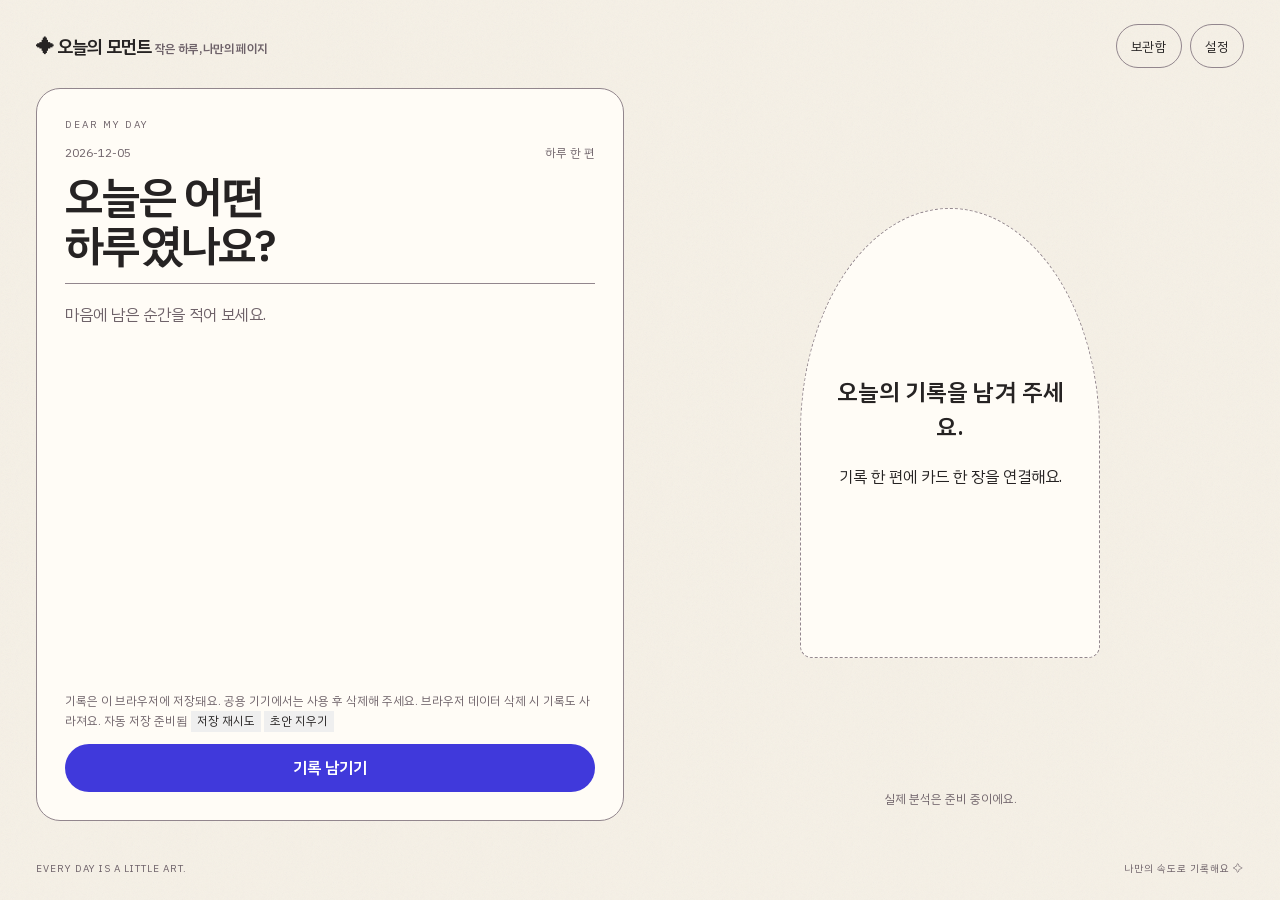
==== commit c1232fbe: "fix: refine draft storage controls" ====
--- a/design-lab/diary-flip-v1/index.html
+++ b/design-lab/diary-flip-v1/index.html
@@ -1488,7 +1488,7 @@
 
   function panel() {
     if (state.view === "settings")
-      return `<section class="panel settings-panel"><div class="row"><h2>설정</h2>${btn("write", "닫기")}</div><div class="panel-body"><fieldset><legend>화면 테마</legend><div class="theme-grid">${CardexTheme.themes.map(t=>`<label class="theme-option"><input type="radio" name="appearance" value="${t.id}" ${CardexTheme.getTheme()===t.id?"checked":""}><div class="theme-preview" data-appearance="${t.id}" data-theme="${CardexTheme.getResolvedMode()}" aria-hidden="true">오늘의 모먼트<span></span></div><strong>${t.name}</strong><small>${t.description}</small></label>`).join("")}</div></fieldset><fieldset><legend>화면 모드</legend><div class="mode-options">${[["light","밝음"],["dark","어두움"],["system","시스템"]].map(([v,n])=>`<label><input type="radio" name="color-mode" value="${v}" ${CardexTheme.getPreference()===v?"checked":""}>${n}</label>`).join("")}</div></fieldset><p class="muted">디자인 선택만 이 브라우저에 보관해요.</p><h3>기록 방식</h3><p class="muted">기록 방식은 지금 실행 중에만 적용돼요.</p>${[
+      return `<section class="panel settings-panel"><div class="row"><h2>설정</h2>${btn("write", "닫기")}</div><div class="panel-body"><fieldset><legend>화면 테마</legend><div class="theme-grid">${CardexTheme.themes.map(t=>`<label class="theme-option"><input type="radio" name="appearance" value="${t.id}" ${CardexTheme.getTheme()===t.id?"checked":""}><div class="theme-preview" data-appearance="${t.id}" data-theme="${CardexTheme.getResolvedMode()}" aria-hidden="true">오늘의 모먼트<span></span></div><strong>${t.name}</strong><small>${t.description}</small></label>`).join("")}</div></fieldset><fieldset><legend>화면 모드</legend><div class="mode-options">${[["light","밝음"],["dark","어두움"],["system","시스템"]].map(([v,n])=>`<label><input type="radio" name="color-mode" value="${v}" ${CardexTheme.getPreference()===v?"checked":""}>${n}</label>`).join("")}</div></fieldset><p class="muted">디자인 선택만 이 브라우저에 보관해요.</p><h3>기록 방식</h3><p class="muted">기록 방식은 이 브라우저에 저장돼요.</p>${[
         ["single", "하루 한 편", "오늘의 기록을 이어서 수정해요."],
         ["multi", "하루 여러 편", "순간마다 새로운 기록을 남겨요."],
       ]
@@ -1510,7 +1510,7 @@
 
   function render(focus = false) {
     const old = document.activeElement?.dataset.action;
-    app.innerHTML = `<div class="shell"><header><div class="brand">✦ 오늘의 모먼트 <small>작은 하루, 나만의 페이지</small></div><div class="icons">${btn("history", "보관함", "icon")}${btn("settings", "설정", "icon")}</div></header><main id="main-content" class="workspace ${state.view === "card" ? "show-card" : ""}">${["write", "card"].includes(state.view) ? `<section class="editor"><span class="eyebrow">DEAR MY DAY</span><div class="row"><span class="muted">${state.date}</span><span class="muted">${state.policy === "single" ? "하루 한 편" : "하루 여러 편"}</span></div><h1>오늘은 어떤<br>하루였나요?</h1><label for="diary-text" class="sr-only">오늘의 기록</label><textarea id="diary-text" placeholder="마음에 남은 순간을 적어 보세요." aria-describedby="privacy feedback">${E(state.text)}</textarea><p class="muted" id="privacy">기록은 이 브라우저에 저장돼요. 공용 기기에서는 사용 후 삭제해 주세요. 브라우저 데이터 삭제 시 기록도 사라져요. <span id="save-status" role="status">저장 준비 중…</span> <button type="button" data-action="retry-save">저장 재시도</button></p>${btn(state.policy === "multi" && state.savedText === state.text ? "new-entry" : "save", state.policy === "multi" && state.savedText === state.text ? "새 기록 쓰기" : "기록 남기기", "primary")}</section>${cardArea()}` : panel()}</main><div><p id="feedback" class="status ${state.error ? "error" : ""}" role="${state.error ? "alert" : "status"}">${E(state.status)}</p><footer><span>EVERY DAY IS A LITTLE ART.</span><span>나만의 속도로 기록해요 ✧</span></footer></div></div>`;
+    app.innerHTML = `<div class="shell"><header><div class="brand">✦ 오늘의 모먼트 <small>작은 하루, 나만의 페이지</small></div><div class="icons">${btn("history", "보관함", "icon")}${btn("settings", "설정", "icon")}</div></header><main id="main-content" class="workspace ${state.view === "card" ? "show-card" : ""}">${["write", "card"].includes(state.view) ? `<section class="editor"><span class="eyebrow">DEAR MY DAY</span><div class="row"><span class="muted">${state.date}</span><span class="muted">${state.policy === "single" ? "하루 한 편" : "하루 여러 편"}</span></div><h1>오늘은 어떤<br>하루였나요?</h1><label for="diary-text" class="sr-only">오늘의 기록</label><textarea id="diary-text" placeholder="마음에 남은 순간을 적어 보세요." aria-describedby="privacy feedback">${E(state.text)}</textarea><p class="muted" id="privacy">기록은 이 브라우저에 저장돼요. 공용 기기에서는 사용 후 삭제해 주세요. 브라우저 데이터 삭제 시 기록도 사라져요. <span id="save-status" role="status">저장 준비 중…</span> <button type="button" data-action="retry-save">저장 재시도</button> <button type="button" data-action="clear-draft">초안 지우기</button></p>${btn(state.policy === "multi" && state.savedText === state.text ? "new-entry" : "save", state.policy === "multi" && state.savedText === state.text ? "새 기록 쓰기" : "기록 남기기", "primary")}</section>${cardArea()}` : panel()}</main><div><p id="feedback" class="status ${state.error ? "error" : ""}" role="${state.error ? "alert" : "status"}">${E(state.status)}</p><footer><span>EVERY DAY IS A LITTLE ART.</span><span>나만의 속도로 기록해요 ✧</span></footer></div></div>`;
     app
       .querySelectorAll("[data-action]")
       .forEach((b) => (b.onclick = () => action(b.dataset.action)));
@@ -1540,8 +1540,8 @@
         (x.onchange = () => {
           state.policy = x.value;
           state.currentEntryId = null;
-          state.status = "기록 방식을 바꿨어요. 기존 임시 기록은 유지돼요.";
-          render();
+          state.status = "기록 방식을 바꿨어요. 기존 기록은 유지돼요.";
+          persist(); render();
         }),
     );
     bindStatistics();
@@ -1559,6 +1559,7 @@
     state.error = false;
     state.status = "";
     if(a==="retry-save"){await persist();return;}
+    if(a==="clear-draft"){if(!state.clearDraftConfirm){state.clearDraftConfirm=true;state.status="한 번 더 누르면 작성 중인 초안을 지워요.";render();return;}state.text="";state.savedText=null;state.currentEntryId=null;state.clearDraftConfirm=false;clearTimeout(persistTimer);await persist();state.status="초안을 지웠어요.";render();return;}
     if (a === "history" && state.returnToStats) {
       state.view = "history";
       state.archiveTab = "stats";
